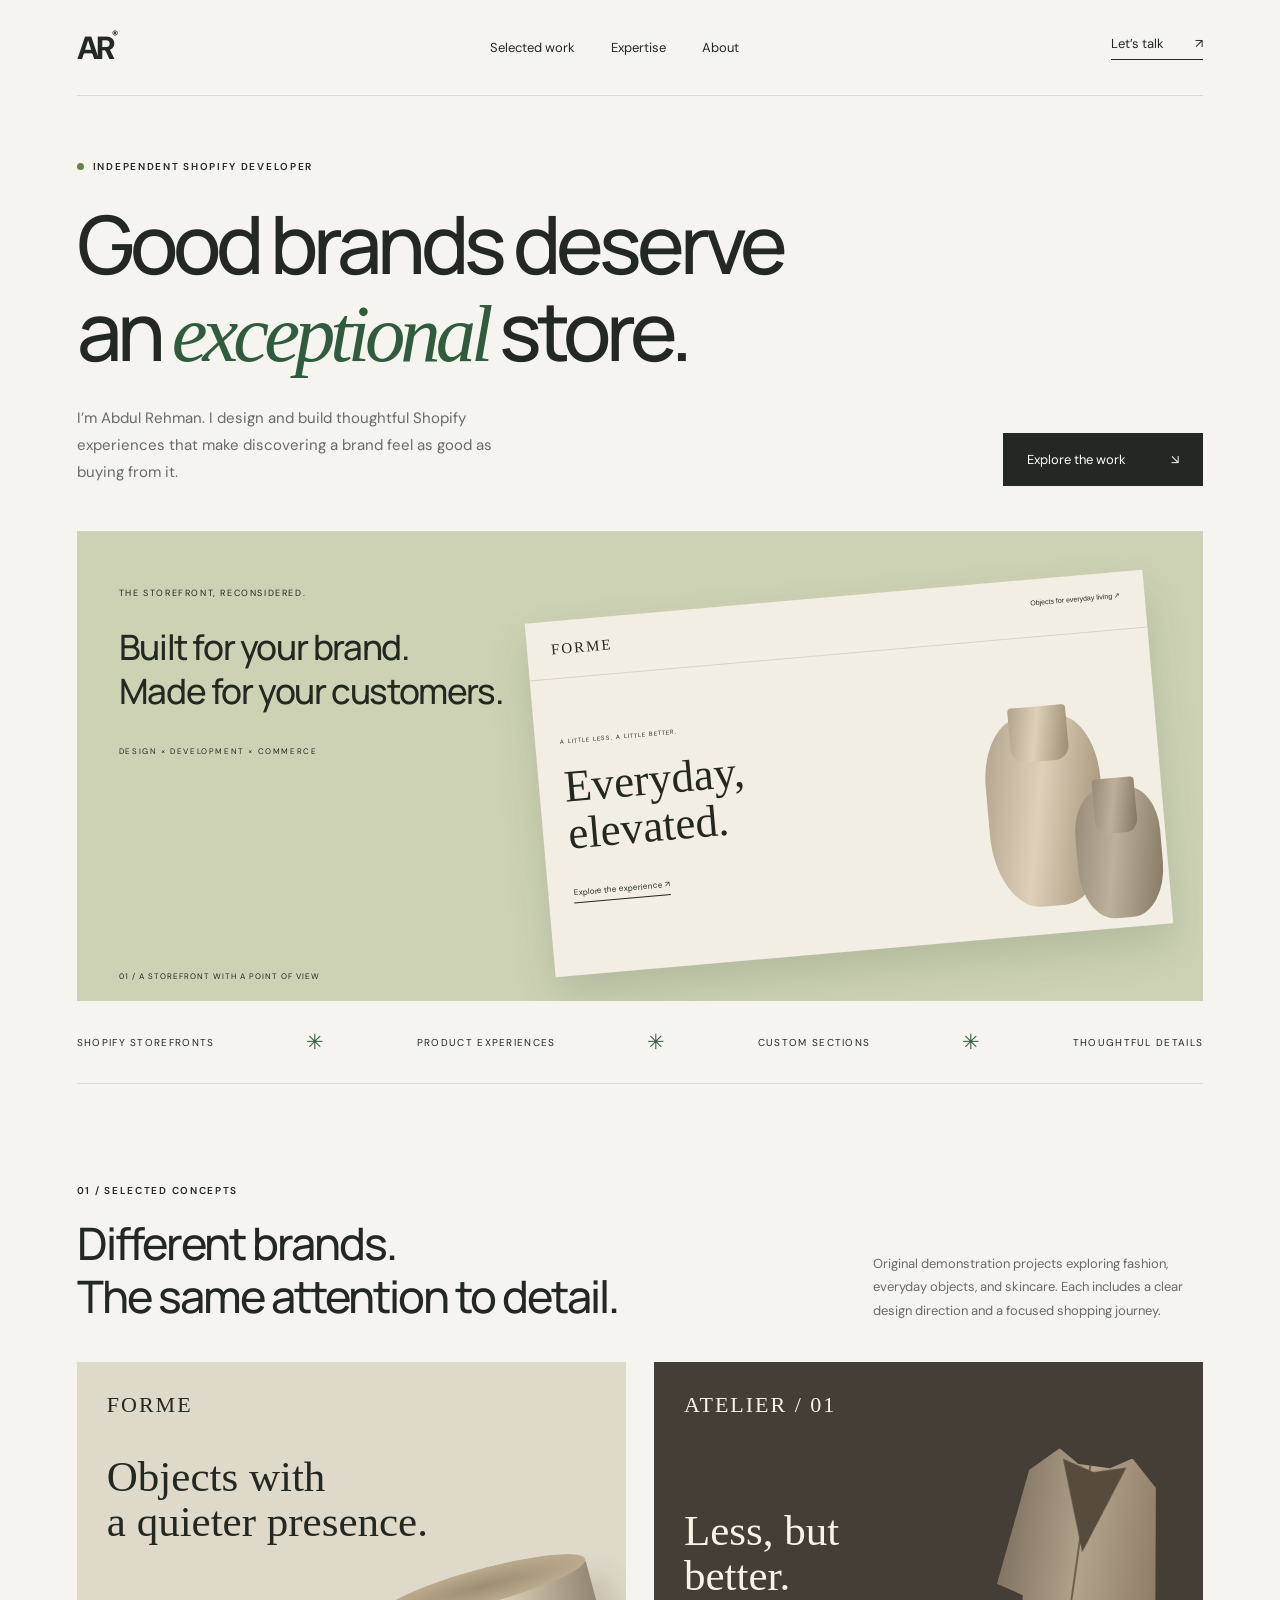
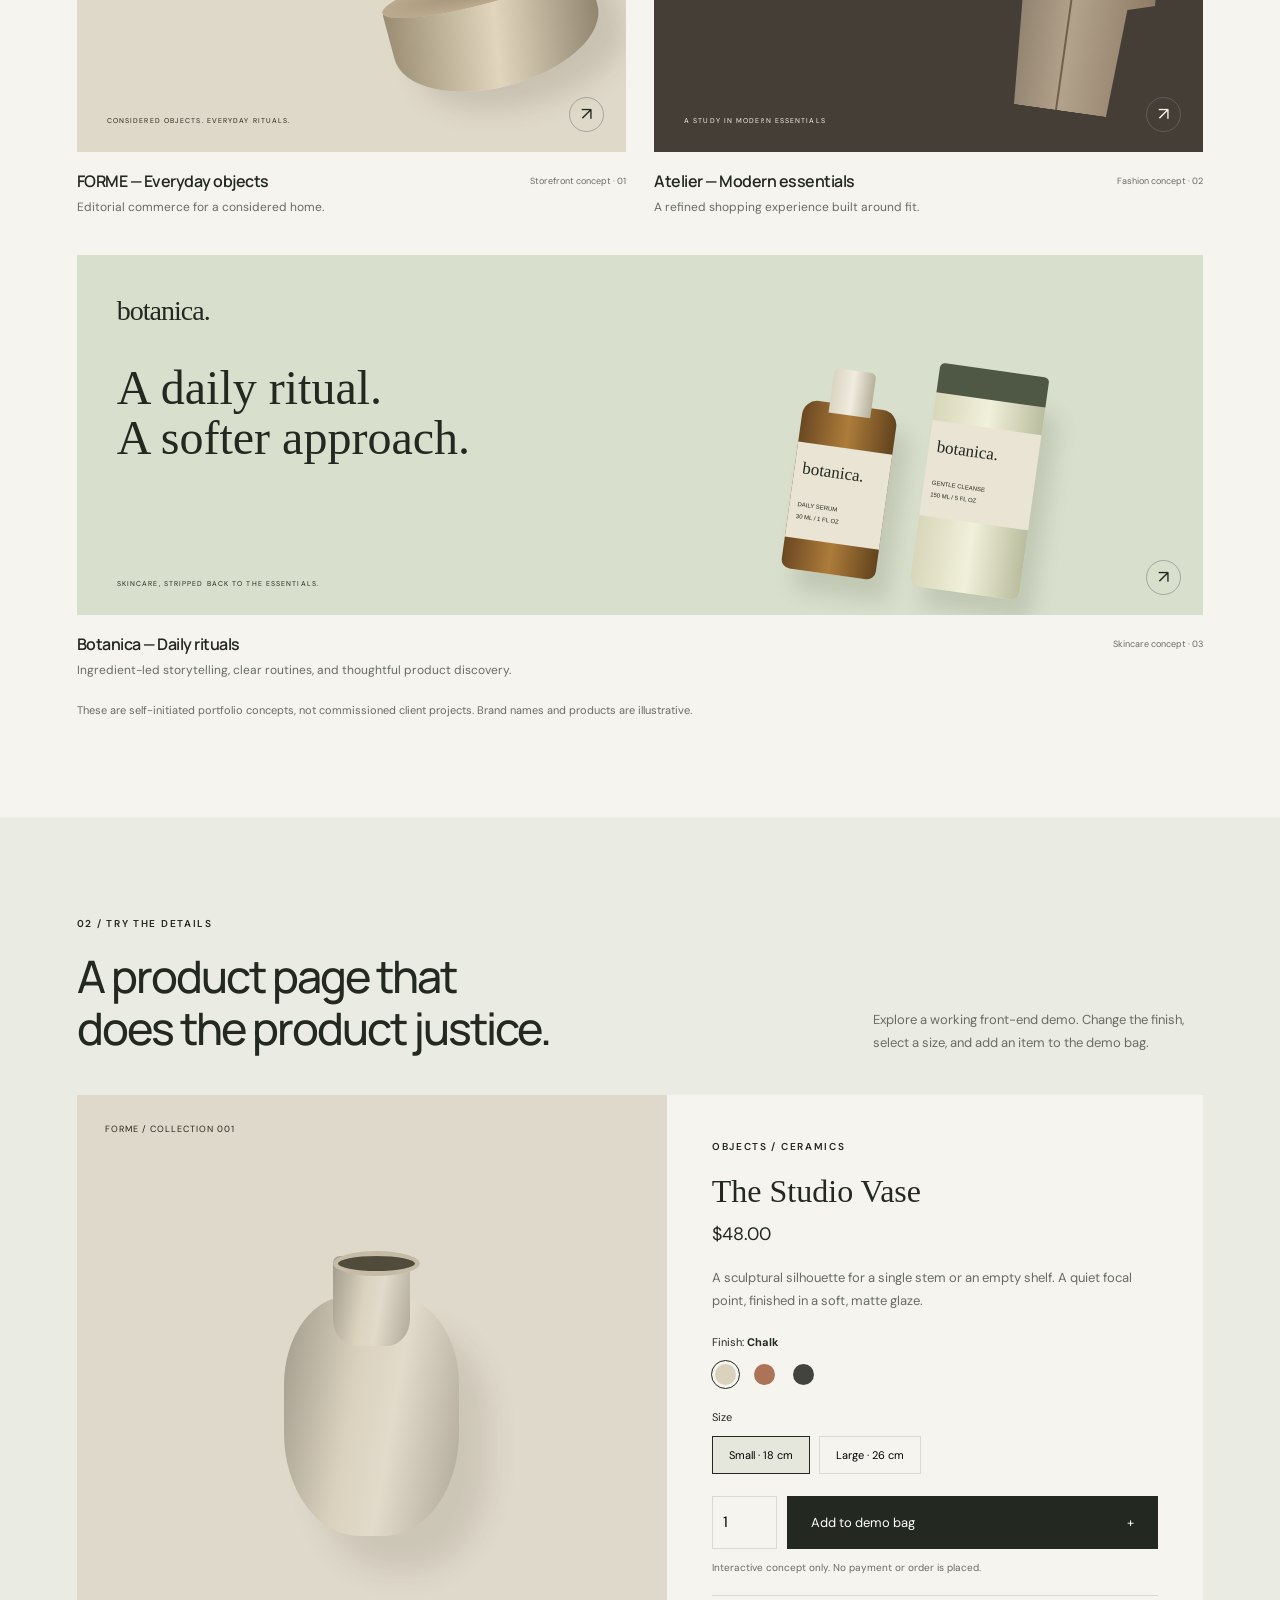
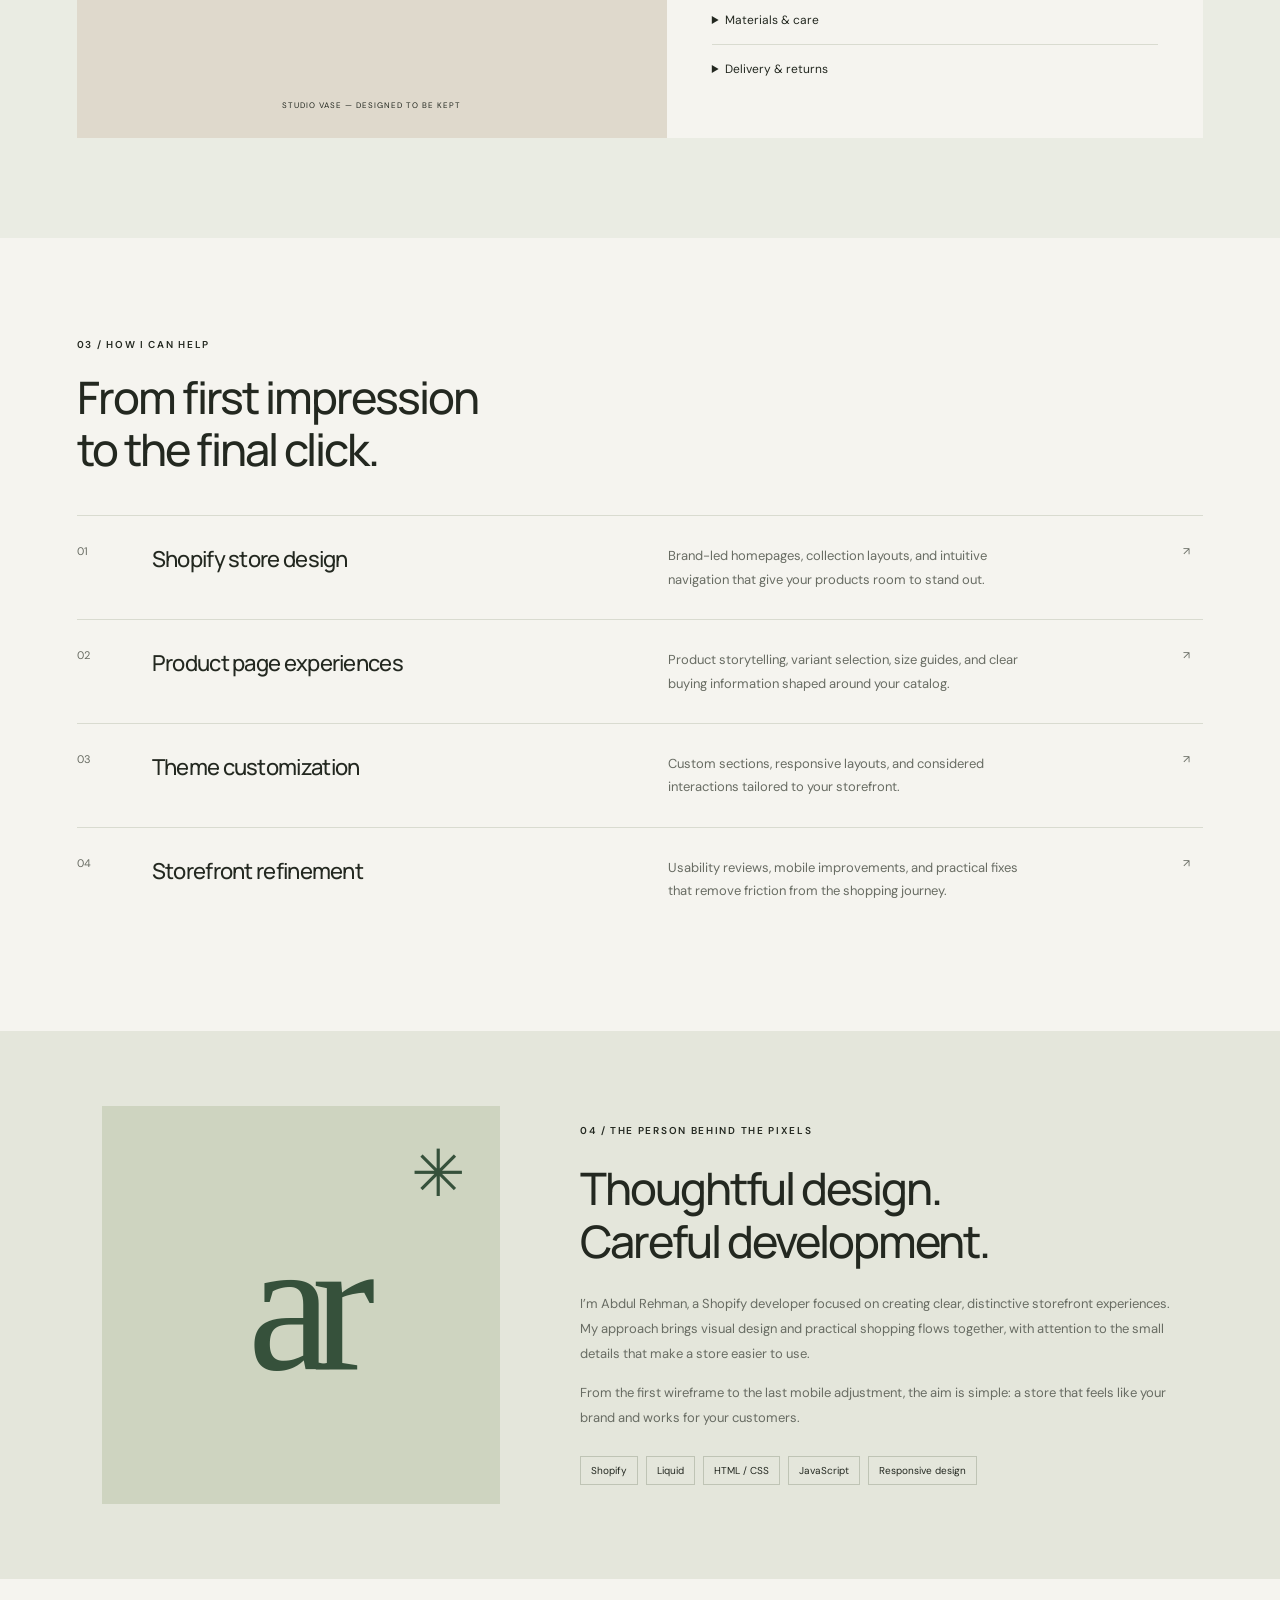
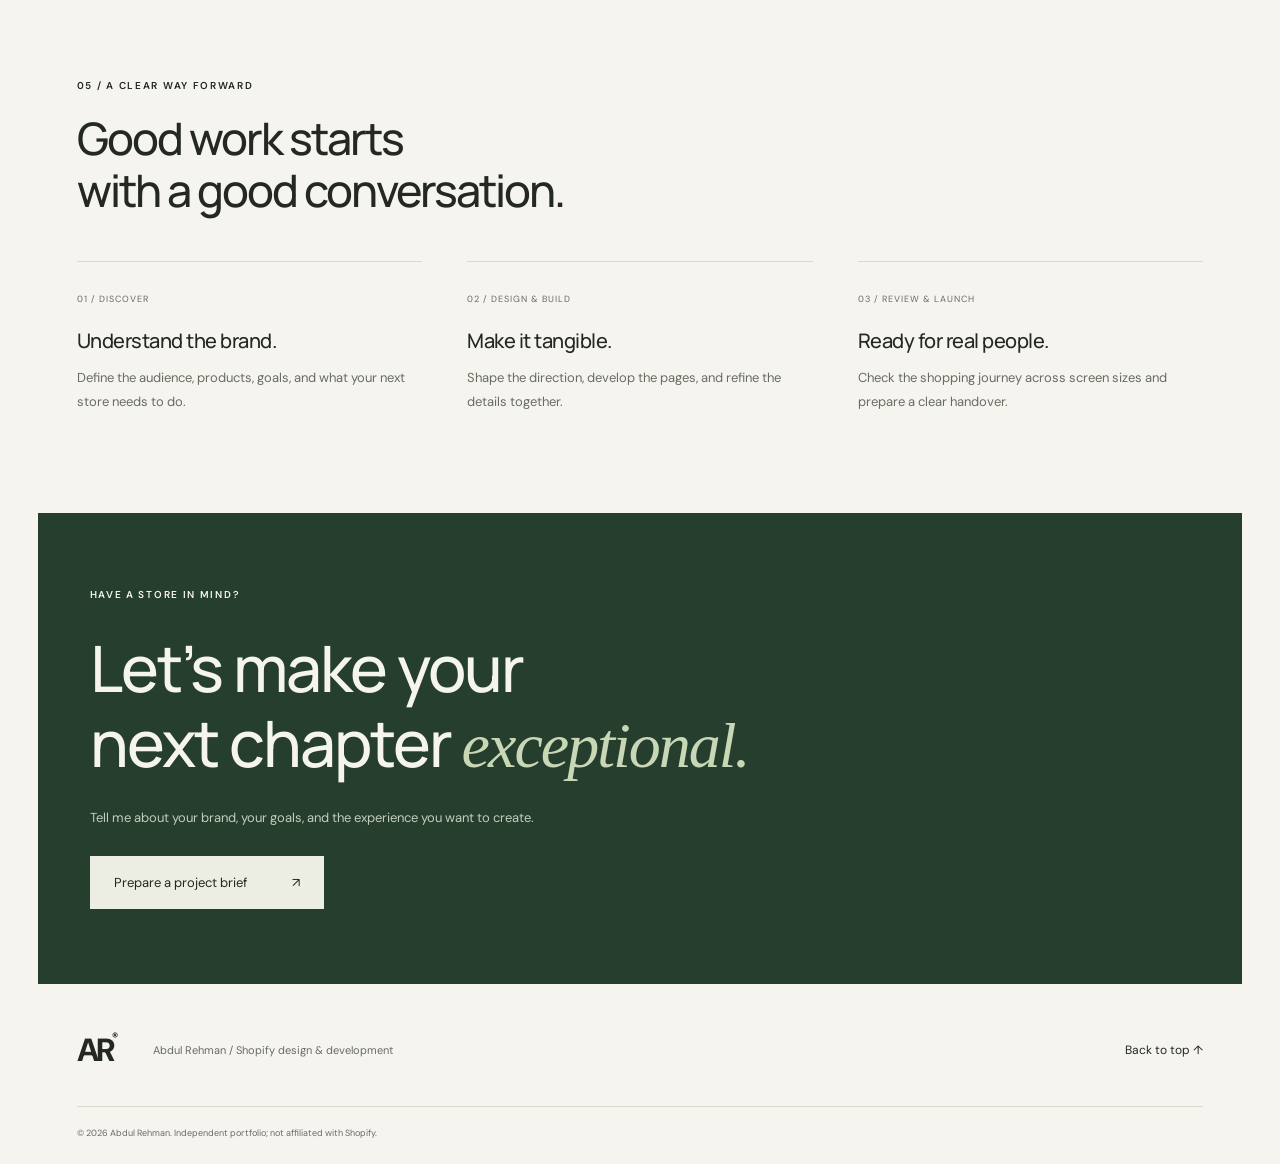
==== index.html @ 960843a9 "Add files via upload" ====
<!doctype html>
<html lang="en"><head><meta charset="UTF-8"><meta name="viewport" content="width=device-width, initial-scale=1"><meta name="description" content="Abdul Rehman — Shopify storefront design and development. Explore concept stores, product experiences, and services."><meta name="theme-color" content="#f5f4ef"><title>Abdul Rehman — Shopify Developer</title><link rel="stylesheet" href="style.css"><script defer src="app.js"></script></head>
<body><header><a class="logo" href="#">AR<span>®</span></a><nav aria-label="Main navigation"><a href="#work">Selected work</a><a href="#services">Expertise</a><a href="#about">About</a></nav><a class="nav-cta" href="#contact">Let’s talk <span>↗</span></a></header>
<main><section class="hero"><div class="eyebrow"><span class="dot"></span> INDEPENDENT SHOPIFY DEVELOPER</div><h1>Good brands deserve<br>an <em>exceptional</em> store.</h1><div class="hero-bottom"><p>I’m Abdul Rehman. I design and build thoughtful Shopify experiences that make discovering a brand feel as good as buying from it.</p><a class="button" href="#work">Explore the work <span>↘</span></a></div><div class="hero-art"><div class="art-copy"><span>THE STOREFRONT, RECONSIDERED.</span><h2>Built for your brand.<br>Made for your customers.</h2><span class="art-foot">DESIGN × DEVELOPMENT × COMMERCE</span></div><div class="mini-store"><div class="mini-nav">FORME <span>Objects for everyday living ↗</span></div><div class="mini-content"><small>A LITTLE LESS. A LITTLE BETTER.</small><h3>Everyday,<br>elevated.</h3><a href="#demo">Explore the experience ↗</a></div><div class="vase v1"></div><div class="vase v2"></div><div class="shadow"></div></div><span class="art-caption">01 / A STOREFRONT WITH A POINT OF VIEW</span></div><div class="ticker"><span>SHOPIFY STOREFRONTS</span><i>✳</i><span>PRODUCT EXPERIENCES</span><i>✳</i><span>CUSTOM SECTIONS</span><i>✳</i><span>THOUGHTFUL DETAILS</span></div></section>
<section id="work" class="section"><div class="section-top"><div><div class="eyebrow">01 / SELECTED CONCEPTS</div><h2>Different brands.<br>The same attention to detail.</h2></div><p>Original demonstration projects exploring fashion, everyday objects, and skincare. Each includes a clear design direction and a focused shopping journey.</p></div><div class="projects"><button class="project" data-project="forme"><div class="project-cover home-cover"><span class="cover-brand">FORME</span><div class="cover-head">Objects with<br>a quieter presence.</div><div class="bowl"></div><small>CONSIDERED OBJECTS. EVERYDAY RITUALS.</small><span class="round-arrow">↗</span></div><div class="project-meta"><h3>FORME — Everyday objects</h3><span>Storefront concept · 01</span></div><p>Editorial commerce for a considered home.</p></button><button class="project" data-project="atelier"><div class="project-cover fashion-cover"><span class="cover-brand">ATELIER / 01</span><div class="coat"><div></div></div><div class="cover-head">Less, but<br>better.</div><small>A STUDY IN MODERN ESSENTIALS</small><span class="round-arrow">↗</span></div><div class="project-meta"><h3>Atelier — Modern essentials</h3><span>Fashion concept · 02</span></div><p>A refined shopping experience built around fit.</p></button><button class="project wide" data-project="botanica"><div class="project-cover skin-cover"><div><span class="cover-brand">botanica.</span><div class="cover-head">A daily ritual.<br>A softer approach.</div><small>SKINCARE, STRIPPED BACK TO THE ESSENTIALS.</small></div><div class="bottles"><div class="bottle"><span>botanica.<small>DAILY SERUM<br>30 ML / 1 FL OZ</small></span></div><div class="bottle second"><span>botanica.<small>GENTLE CLEANSE<br>150 ML / 5 FL OZ</small></span></div></div><span class="round-arrow">↗</span></div><div class="project-meta"><h3>Botanica — Daily rituals</h3><span>Skincare concept · 03</span></div><p>Ingredient-led storytelling, clear routines, and thoughtful product discovery.</p></button></div><p class="disclosure">These are self-initiated portfolio concepts, not commissioned client projects. Brand names and products are illustrative.</p></section>
<section id="demo" class="demo-section"><div class="section-top"><div><div class="eyebrow">02 / TRY THE DETAILS</div><h2>A product page that<br>does the product justice.</h2></div><p>Explore a working front-end demo. Change the finish, select a size, and add an item to the demo bag.</p></div><div class="product-demo"><div class="product-visual" id="productVisual"><span>FORME / COLLECTION 001</span><div class="large-vase" id="largeVase"></div><small>STUDIO VASE — DESIGNED TO BE KEPT</small></div><div class="product-info"><div class="eyebrow">OBJECTS / CERAMICS</div><h3>The Studio Vase</h3><div class="price" id="price">$48.00</div><p>A sculptural silhouette for a single stem or an empty shelf. A quiet focal point, finished in a soft, matte glaze.</p><fieldset><legend>Finish: <strong id="finishLabel">Chalk</strong></legend><div class="swatches"><button class="swatch active" data-color="Chalk" style="--swatch:#dbd2be" aria-label="Chalk finish" aria-pressed="true"></button><button class="swatch" data-color="Clay" style="--swatch:#ad7359" aria-label="Clay finish" aria-pressed="false"></button><button class="swatch" data-color="Charcoal" style="--swatch:#42433e" aria-label="Charcoal finish" aria-pressed="false"></button></div></fieldset><fieldset><legend>Size</legend><div class="sizes"><button class="active" data-size="Small" aria-pressed="true">Small · 18 cm</button><button data-size="Large" aria-pressed="false">Large · 26 cm</button></div></fieldset><div class="purchase"><label for="quantity" class="sr-only">Quantity</label><input id="quantity" type="number" min="1" max="10" value="1"><button class="button" id="addBag">Add to demo bag <span>+</span></button></div><p class="demo-note">Interactive concept only. No payment or order is placed.</p><div id="bagStatus" role="status" aria-live="polite"></div><details><summary>Materials & care</summary><p>Concept specification: stoneware with a matte glaze. Hand wash with mild soap; dry with a soft cloth.</p></details><details><summary>Delivery & returns</summary><p>This is a portfolio demo. Delivery, returns, pricing, and products are illustrative; no items are for sale.</p></details></div></div></section>
<section id="services" class="section services"><div class="eyebrow">03 / HOW I CAN HELP</div><h2>From first impression<br>to the final click.</h2><div class="service"><span>01</span><h3>Shopify store design</h3><p>Brand-led homepages, collection layouts, and intuitive navigation that give your products room to stand out.</p><span>↗</span></div><div class="service"><span>02</span><h3>Product page experiences</h3><p>Product storytelling, variant selection, size guides, and clear buying information shaped around your catalog.</p><span>↗</span></div><div class="service"><span>03</span><h3>Theme customization</h3><p>Custom sections, responsive layouts, and considered interactions tailored to your storefront.</p><span>↗</span></div><div class="service"><span>04</span><h3>Storefront refinement</h3><p>Usability reviews, mobile improvements, and practical fixes that remove friction from the shopping journey.</p><span>↗</span></div></section>
<section id="about" class="about"><div class="about-mark">ar<span>✳</span></div><div><div class="eyebrow">04 / THE PERSON BEHIND THE PIXELS</div><h2>Thoughtful design.<br>Careful development.</h2><p>I’m Abdul Rehman, a Shopify developer focused on creating clear, distinctive storefront experiences. My approach brings visual design and practical shopping flows together, with attention to the small details that make a store easier to use.</p><p>From the first wireframe to the last mobile adjustment, the aim is simple: a store that feels like your brand and works for your customers.</p><div class="tags"><span>Shopify</span><span>Liquid</span><span>HTML / CSS</span><span>JavaScript</span><span>Responsive design</span></div></div></section>
<section class="section process"><div class="eyebrow">05 / A CLEAR WAY FORWARD</div><h2>Good work starts<br>with a good conversation.</h2><div class="process-grid"><article><span>01 / DISCOVER</span><h3>Understand the brand.</h3><p>Define the audience, products, goals, and what your next store needs to do.</p></article><article><span>02 / DESIGN & BUILD</span><h3>Make it tangible.</h3><p>Shape the direction, develop the pages, and refine the details together.</p></article><article><span>03 / REVIEW & LAUNCH</span><h3>Ready for real people.</h3><p>Check the shopping journey across screen sizes and prepare a clear handover.</p></article></div></section>
<section id="contact" class="contact"><div class="eyebrow">HAVE A STORE IN MIND?</div><h2>Let’s make your<br>next chapter <em>exceptional.</em></h2><p>Tell me about your brand, your goals, and the experience you want to create.</p><button class="button light" id="contactButton">Prepare a project brief <span>↗</span></button><div id="contactPanel" hidden><p>Copy this brief and send it to Abdul through the channel where you received this portfolio.</p><textarea id="brief" aria-label="Project brief">Brand / store URL:
What I need help with:
Pages and features:
Budget range:
Ideal launch date:
Best way to contact me:</textarea><button class="button light" id="copyBrief">Copy brief ↗</button><span id="copyStatus" role="status"></span></div></section></main>
<footer><a class="logo" href="#">AR<span>®</span></a><span>Abdul Rehman / Shopify design & development</span><a href="#">Back to top ↑</a><small>© <span id="year"></span> Abdul Rehman. Independent portfolio; not affiliated with Shopify.</small></footer>
<dialog id="projectDialog"><button class="close" aria-label="Close project details">✕</button><div id="projectDetails"></div></dialog>
</body></html>
---- style.css ----
@import url('https://fonts.googleapis.com/css2?family=DM+Sans:wght@400;450;500;550;600;700&family=Manrope:wght@400;500;600;650;700;800&display=swap');
:root{--bg:#f5f4ef;--ink:#232820;--muted:#686c63;--line:#d9dbd0;--green:#315b3d}*{box-sizing:border-box}html{scroll-behavior:smooth;scroll-padding-top:85px}body{margin:0;background:var(--bg);color:var(--ink);font:15px 'DM Sans',Arial,sans-serif}a{color:inherit;text-decoration:none}button,input,textarea{font:inherit}button,a,input,summary,textarea{-webkit-tap-highlight-color:transparent}button{cursor:pointer}button:focus-visible,a:focus-visible,input:focus-visible,textarea:focus-visible,summary:focus-visible{outline:3px solid #819657;outline-offset:5px}header{height:96px;display:flex;align-items:center;justify-content:space-between;margin:0 6%;border-bottom:1px solid var(--line)}.logo{font-size:32px;font-weight:800;letter-spacing:-3px}.logo span{font-size:12px;vertical-align:top;letter-spacing:0}nav{display:flex;gap:36px;font-size:13px}.nav-cta{font-size:13px;border-bottom:1px solid;padding-bottom:7px}.nav-cta span{margin-left:28px}.hero{padding:64px 6% 0}.eyebrow{font-size:10px;letter-spacing:1.7px;font-weight:600;display:flex;align-items:center;gap:9px}.dot{width:7px;height:7px;background:#648249;border-radius:50%}h1,h2,h3,p{margin:0}h1,h2,h3{font-family:Manrope,Arial,sans-serif}h1{font-size:clamp(48px,6.3vw,96px);font-weight:500;letter-spacing:-5px;line-height:1.08;margin:27px 0 28px}em{font-family:Georgia,serif;font-weight:400;color:var(--green)}.hero-bottom{display:flex;justify-content:space-between;align-items:end;margin-bottom:45px}.hero-bottom p{max-width:460px;color:var(--muted);line-height:1.8}.button{background:var(--ink);color:white;border:0;padding:18px 24px;display:inline-flex;justify-content:space-between;gap:45px;align-items:center;font-size:13px}.button:hover{background:var(--green)}.hero-art{height:470px;background:#cdd2b4;position:relative;overflow:hidden;padding:50px 42px}.art-copy>span{font-size:9px;letter-spacing:1.6px}.art-copy h2{font-size:35px;line-height:1.25;letter-spacing:-1.4px;margin-top:25px;max-width:420px}.art-copy .art-foot{display:block;margin-top:32px;font-size:8px}.mini-store{position:absolute;background:#f2eee3;width:55%;height:355px;right:4%;top:65px;transform:rotate(-5deg);box-shadow:0 20px 40px #4d583f30;overflow:hidden}.mini-nav{padding:20px 24px;border-bottom:1px solid #d8d3c5;font-family:Georgia,serif;letter-spacing:2px}.mini-nav span{float:right;font-family:Arial;font-size:7px;letter-spacing:0}.mini-content{position:relative;padding:50px 25px;z-index:2}.mini-content small{font-size:6px;letter-spacing:1px}.mini-content h3{font-family:Georgia;font-size:45px;line-height:1.05;font-weight:400;margin:15px 0 22px}.mini-content a{font-size:8px;border-bottom:1px solid;padding-bottom:5px}.vase{position:absolute;right:60px;bottom:28px;background:linear-gradient(100deg,#b0a18a,#ded0b9 45%,#99896f);border-radius:35% 35% 40% 40%;height:190px;width:115px;z-index:1}.vase:before{content:'';position:absolute;top:-10px;left:25%;width:50%;height:55px;background:inherit;border-radius:4px 4px 25% 25%}.v2{right:5px;height:130px;width:85px;bottom:10px;filter:brightness(.85)}.art-caption{position:absolute;bottom:20px;left:42px;font-size:8px;letter-spacing:1px}.ticker{padding:27px 0;display:flex;justify-content:space-between;align-items:center;border-bottom:1px solid var(--line);font-size:10px;letter-spacing:1.3px}.ticker i{font-size:21px;font-style:normal;color:var(--green)}.section,.demo-section{padding:100px 6%}.section-top{display:flex;align-items:end;justify-content:space-between;gap:35px;margin-bottom:40px}h2{font-size:clamp(30px,3.5vw,52px);font-weight:500;letter-spacing:-2px;line-height:1.17}.section-top h2,.services h2,.process h2{margin-top:20px}.section-top>p{max-width:330px;line-height:1.8;color:var(--muted);font-size:13px}.projects{display:grid;grid-template-columns:1fr 1fr;gap:40px 28px}.project{border:0;background:none;text-align:left;padding:0;color:inherit}.project-cover{height:390px;position:relative;overflow:hidden;padding:30px;transition:transform .25s}.project:hover .project-cover{transform:translateY(-5px)}.cover-brand{font-family:Georgia;font-size:22px;letter-spacing:2px}.cover-head{font-family:Georgia;font-size:43px;line-height:1.05;margin-top:36px;position:relative;z-index:2}.project-cover>small,.skin-cover>div>small{position:absolute;bottom:27px;font-size:7px;letter-spacing:1.1px}.home-cover{background:#dfd9c9}.bowl{width:210px;height:110px;background:linear-gradient(100deg,#998c73,#e1d6bd,#8a7e69);border-radius:10% 10% 50% 50%;position:absolute;right:25px;bottom:65px;transform:rotate(-15deg);box-shadow:20px 25px 25px #5d53472b}.bowl:before{content:'';position:absolute;top:-10px;width:100%;height:35px;border-radius:50%;background:radial-gradient(ellipse,#9d8d72,#bbaa8e 70%,#ede2c9 74%)}.round-arrow{position:absolute;bottom:20px;right:22px;border:1px solid #7778;border-radius:50%;width:35px;height:35px;display:grid;place-items:center;font-size:18px}.fashion-cover{background:#443e36;color:#f9f3e6}.fashion-cover .cover-head{margin-top:90px}.coat{width:160px;height:260px;background:linear-gradient(90deg,#817463,#b3a28b,#8e7c66);position:absolute;right:45px;top:90px;clip-path:polygon(27% 0,40% 5%,60% 5%,73% 0,90% 10%,100% 55%,83% 58%,79% 100%,21% 100%,17% 58%,0 55%,10% 10%);transform:rotate(8deg);filter:drop-shadow(5px 5px 5px #000)}.coat:before{content:'';position:absolute;left:47%;height:100%;width:2px;background:#70604b}.coat div{position:absolute;top:10px;left:30%;width:40%;height:90px;background:#574b3e;clip-path:polygon(0 0,50% 10%,100% 0,65% 70%,50% 100%,35% 70%)}.project-meta{display:flex;justify-content:space-between;align-items:center;gap:10px;margin-top:18px}.project-meta h3{font-size:16px;font-weight:600;letter-spacing:-.5px}.project-meta span{font-size:9px;color:var(--muted)}.project>p{font-size:12px;color:var(--muted);margin-top:7px}.wide{grid-column:1/-1}.skin-cover{background:#d8dfcc;height:360px;display:flex;justify-content:space-between;padding:40px}.skin-cover .cover-brand{letter-spacing:-1px;font-size:28px}.skin-cover .cover-head{font-size:48px}.bottles{position:absolute;right:15%;bottom:30px;display:flex;align-items:end;gap:35px;transform:rotate(8deg)}.bottle{width:95px;height:170px;border-radius:15px 15px 9px 9px;background:linear-gradient(90deg,#6b4822,#ad7c3a,#62431d);position:relative;box-shadow:15px 20px 20px #48503b28}.bottle:before{content:'';position:absolute;width:42px;height:45px;background:linear-gradient(90deg,#dad4c2,#f1ecdf,#b6b09c);top:-35px;left:26px;border-radius:5px 5px 0 0}.bottle>span{display:block;background:#e9e4d3;margin-top:43px;padding:16px 8px;font-family:Georgia;font-size:17px}.bottle small{font:6px Arial;display:block;line-height:2;margin-top:20px}.second{height:210px;width:110px;background:linear-gradient(90deg,#d8d7ba,#f1f0da,#babd9e)}.second:before{width:100%;left:0;height:30px;top:-15px;background:#4e5845}.disclosure{margin-top:25px;font-size:11px;color:var(--muted)}.demo-section{background:#eaece3}.product-demo{display:grid;grid-template-columns:1.1fr 1fr;background:var(--bg)}.product-visual{background:#dfd9cc;min-height:550px;position:relative;display:flex;align-items:center;justify-content:center;overflow:hidden}.product-visual>span{position:absolute;top:28px;left:28px;font-size:9px;letter-spacing:1px}.product-visual>small{position:absolute;bottom:28px;font-size:8px;letter-spacing:1px}.large-vase{--vase:#dbd2be;background:linear-gradient(100deg,#0004,transparent 40%,#fff3 60%,#0003),var(--vase);width:175px;height:240px;border-radius:37% 37% 43% 43%;position:relative;box-shadow:30px 35px 28px #51442b20}.large-vase:before{content:'';position:absolute;left:28%;top:-40px;width:44%;height:90px;background:inherit;border-radius:7px 7px 30% 30%}.large-vase:after{content:'';position:absolute;left:28%;top:-45px;width:44%;height:15px;background:#504b3b;border:5px solid #c5bba7;border-radius:50%}.product-info{padding:45px}.product-info h3{font:32px Georgia;margin:20px 0 12px}.price{font-size:18px}.product-info>p{font-size:13px;line-height:1.8;color:var(--muted);margin:20px 0}fieldset{border:0;padding:0;margin:22px 0}legend{font-size:11px;padding:0;margin-bottom:12px}.swatches{display:flex;gap:12px}.swatch{background:var(--swatch);width:27px;height:27px;border-radius:50%;border:3px solid var(--bg)}.swatch.active{outline:1px solid var(--ink)}.sizes{display:flex;gap:9px}.sizes button{background:transparent;border:1px solid var(--line);padding:11px 16px;font-size:11px}.sizes .active{border-color:var(--ink);background:#e5e6dc}.purchase{display:flex;gap:10px}.purchase input{width:65px;min-width:0;border:1px solid var(--line);background:none;padding:10px}.purchase .button{flex:1;gap:12px}.product-info .demo-note{font-size:10px;margin:10px 0 18px}#bagStatus{font-size:12px;color:var(--green);line-height:1.6}details{border-top:1px solid var(--line);padding:16px 0;font-size:12px}summary{cursor:pointer}details p{line-height:1.8;margin-top:12px;color:var(--muted)}.services h2{margin-bottom:40px}.service{display:grid;grid-template-columns:50px 1fr 1fr 20px;gap:25px;align-items:start;border-top:1px solid var(--line);padding:28px 0}.service>span{font-size:11px;color:var(--muted)}.service h3{font-size:22px;font-weight:500;letter-spacing:-.7px}.service p{font-size:13px;color:var(--muted);line-height:1.8;max-width:370px}.about{background:#e4e6db;padding:75px 8%;display:grid;grid-template-columns:.8fr 1.2fr;gap:80px;align-items:center}.about-mark{font:190px Georgia;color:#36513b;letter-spacing:-20px;position:relative;background:#ced4c0;aspect-ratio:1;display:grid;place-items:center}.about-mark span{font:65px Arial;position:absolute;top:30px;right:35px;letter-spacing:0}.about h2{margin:25px 0}.about p{font-size:13px;line-height:1.9;color:var(--muted);margin-top:15px}.tags{display:flex;gap:8px;flex-wrap:wrap;margin-top:25px}.tags span{font-size:10px;border:1px solid #bfc4b5;padding:7px 10px}.process-grid{display:grid;grid-template-columns:repeat(3,1fr);gap:45px;margin-top:45px}.process-grid article{border-top:1px solid var(--line);padding-top:25px}.process-grid span{font-size:9px;letter-spacing:1px;color:var(--muted)}.process-grid h3{font-size:20px;margin:20px 0 12px;font-weight:500;letter-spacing:-.5px}.process-grid p{font-size:13px;color:var(--muted);line-height:1.8}.contact{margin:0 3%;padding:75px 4%;background:#263e2e;color:#f6f5ed}.contact h2{font-size:clamp(38px,5vw,72px);margin:30px 0 25px}.contact em{color:#c8d7b5}.contact>p{color:#c4cdbd;font-size:13px;margin-bottom:30px}.light{background:#eceee3;color:var(--ink)}.light:hover{background:#d0dbba}.contact textarea{display:block;width:100%;max-width:600px;min-height:180px;padding:15px;background:#f5f4ef;color:var(--ink);border:0;line-height:1.7;margin:20px 0}#contactPanel p{margin-top:25px;line-height:1.7}#copyStatus{margin-left:15px;font-size:12px}footer{padding:45px 6% 25px;display:flex;align-items:center;gap:35px;flex-wrap:wrap}footer>span{font-size:11px;color:var(--muted)}footer>a:last-of-type{margin-left:auto;font-size:12px}footer small{width:100%;border-top:1px solid var(--line);padding-top:20px;font-size:9px;color:var(--muted)}dialog{border:0;background:var(--bg);color:var(--ink);padding:45px;max-width:720px;width:90%;max-height:85vh}dialog::backdrop{background:#142018aa;backdrop-filter:blur(5px)}dialog h2{margin:20px 0}dialog p{line-height:1.8;color:var(--muted);margin:14px 0}dialog h3{margin-top:25px;font-size:16px}dialog ul{padding-left:20px;line-height:2;color:var(--muted);font-size:14px}.close{position:absolute;right:15px;top:15px;border:0;background:none;font-size:20px}.sr-only{position:absolute;width:1px;height:1px;padding:0;margin:-1px;overflow:hidden;clip:rect(0,0,0,0);white-space:nowrap;border:0}@media(min-width:1500px){body{max-width:1600px;margin:auto}}@media(max-width:900px){h1{letter-spacing:-3px}.hero-art{height:400px}.art-copy h2{font-size:25px;max-width:230px}.mini-store{width:56%;right:1%;top:95px;height:280px}.mini-content{padding:30px 20px}.mini-content h3{font-size:32px}.vase{right:35px;width:85px;height:150px}.v2{right:0;width:65px;height:100px}.project-cover{height:330px}.cover-head{font-size:34px}.coat{right:10px;width:130px}.bowl{width:150px}.product-info{padding:30px}.about{gap:40px}.about-mark{font-size:130px}.bottles{right:10%}.section-top>p{max-width:270px}}@media(max-width:600px){header{height:78px}nav{gap:18px;font-size:11px}nav a:last-child{display:none}.nav-cta{font-size:11px}.nav-cta span{margin-left:10px}.hero{padding-top:40px}h1{font-size:46px;letter-spacing:-2.8px}.hero-bottom{display:block}.hero-bottom p{font-size:13px}.hero-bottom .button{margin-top:24px}.hero-art{height:455px;padding:25px}.art-copy h2{max-width:none;font-size:26px;margin-top:16px}.art-copy .art-foot{display:none}.mini-store{width:88%;top:180px;right:3%;height:245px}.mini-nav{padding:15px}.mini-content{padding-top:20px}.mini-content h3{font-size:30px}.art-caption{display:none}.ticker{gap:12px;font-size:7px;letter-spacing:.5px}.ticker span:last-child,.ticker i:last-of-type{display:none}.section,.demo-section{padding:65px 6%}.section-top{display:block}.section-top>p{max-width:none;margin-top:20px}.projects{grid-template-columns:1fr;gap:32px}.wide{grid-column:auto}.project-cover{height:360px}.skin-cover{padding:28px;height:390px}.skin-cover .cover-head{font-size:35px}.bottles{right:12%;bottom:55px;transform:scale(.7) rotate(8deg);transform-origin:bottom right}.skin-cover>div>small{font-size:6px}.product-demo{grid-template-columns:1fr}.product-visual{min-height:390px}.large-vase{transform:scale(.8)}.product-info{padding:28px}.service{grid-template-columns:22px 1fr 15px;gap:14px}.service h3{font-size:20px}.service p{grid-column:2;grid-row:2}.service>span:last-child{grid-column:3;grid-row:1}.about{padding:45px 6%;grid-template-columns:1fr;gap:35px}.about-mark{max-width:220px;width:100%;font-size:120px}.about-mark span{font-size:40px;top:15px;right:20px}.process-grid{grid-template-columns:1fr;gap:28px}.contact{padding:45px 7%}.contact h2{font-size:39px;letter-spacing:-1.6px}footer{gap:20px}footer>span{max-width:160px;line-height:1.6;font-size:10px}dialog{padding:35px 25px}h2{letter-spacing:-1.3px}}@media(prefers-reduced-motion:reduce){html{scroll-behavior:auto}*{transition:none!important}}
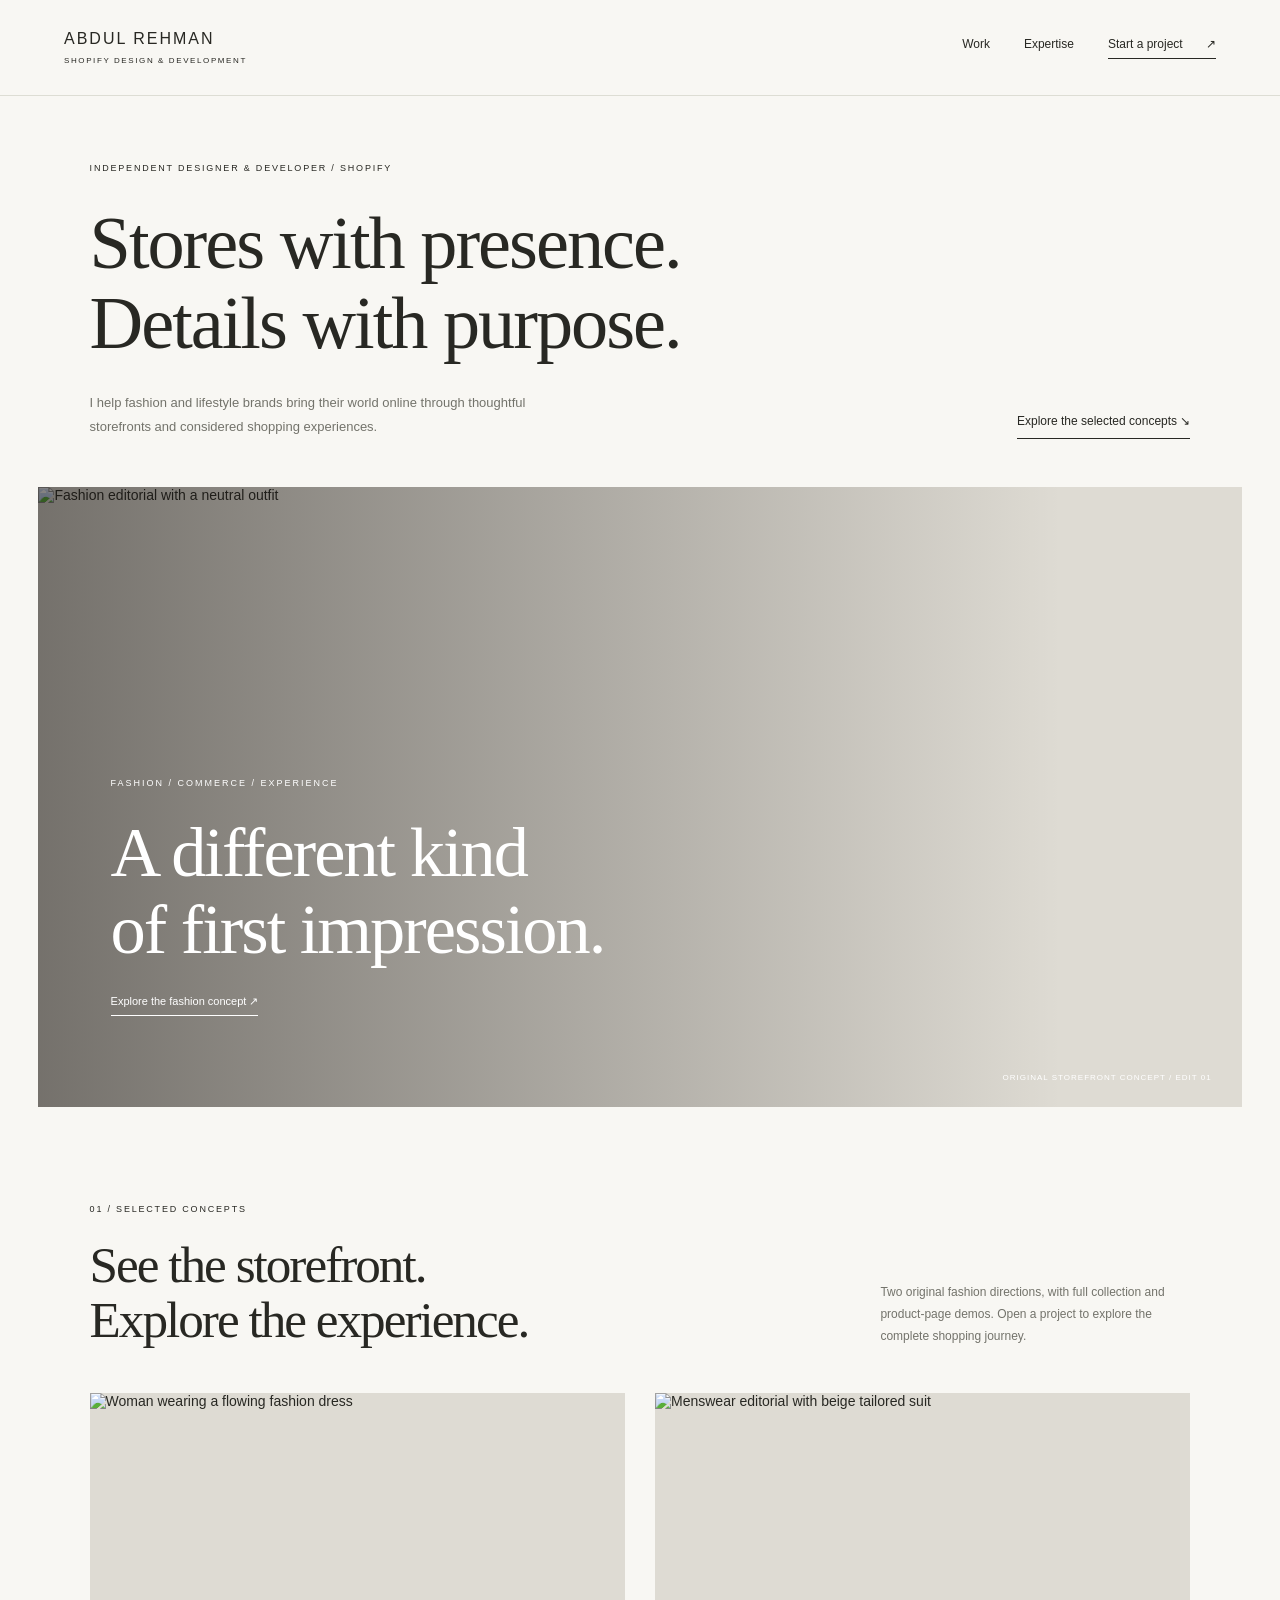
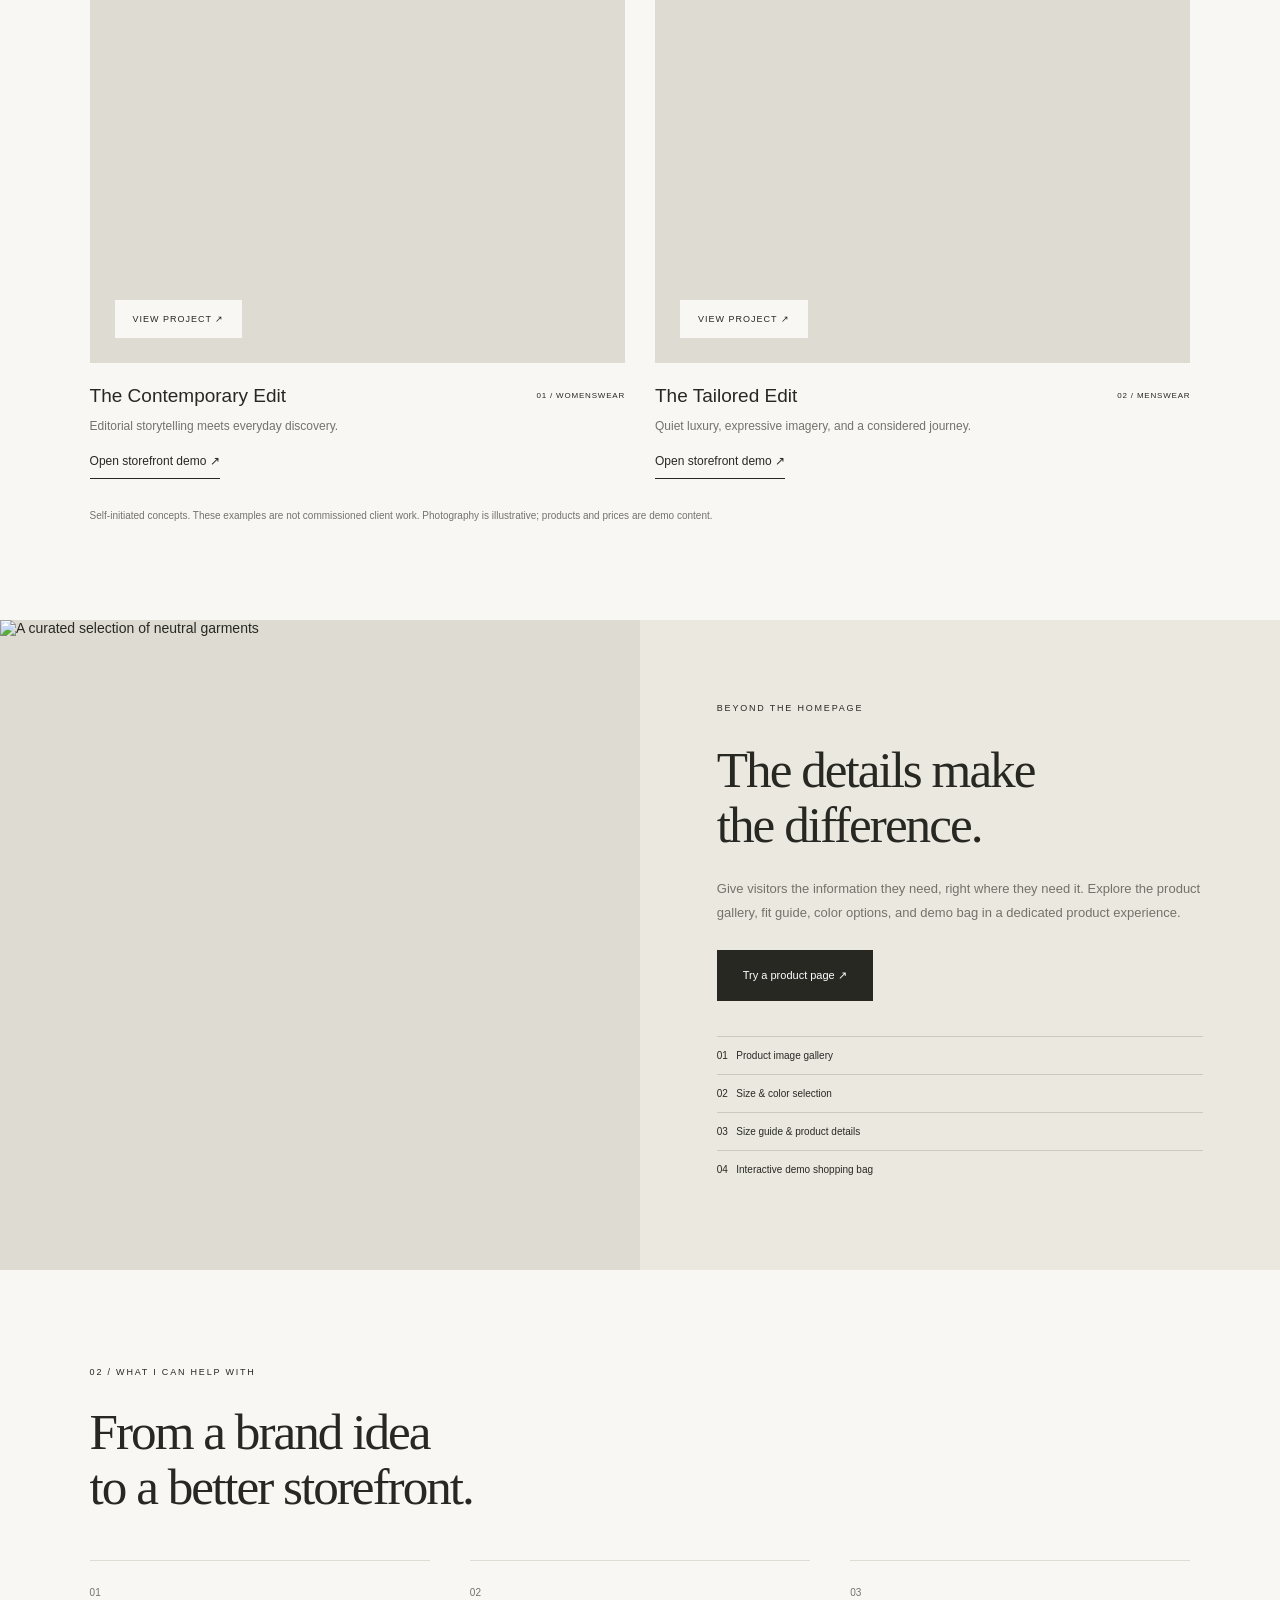
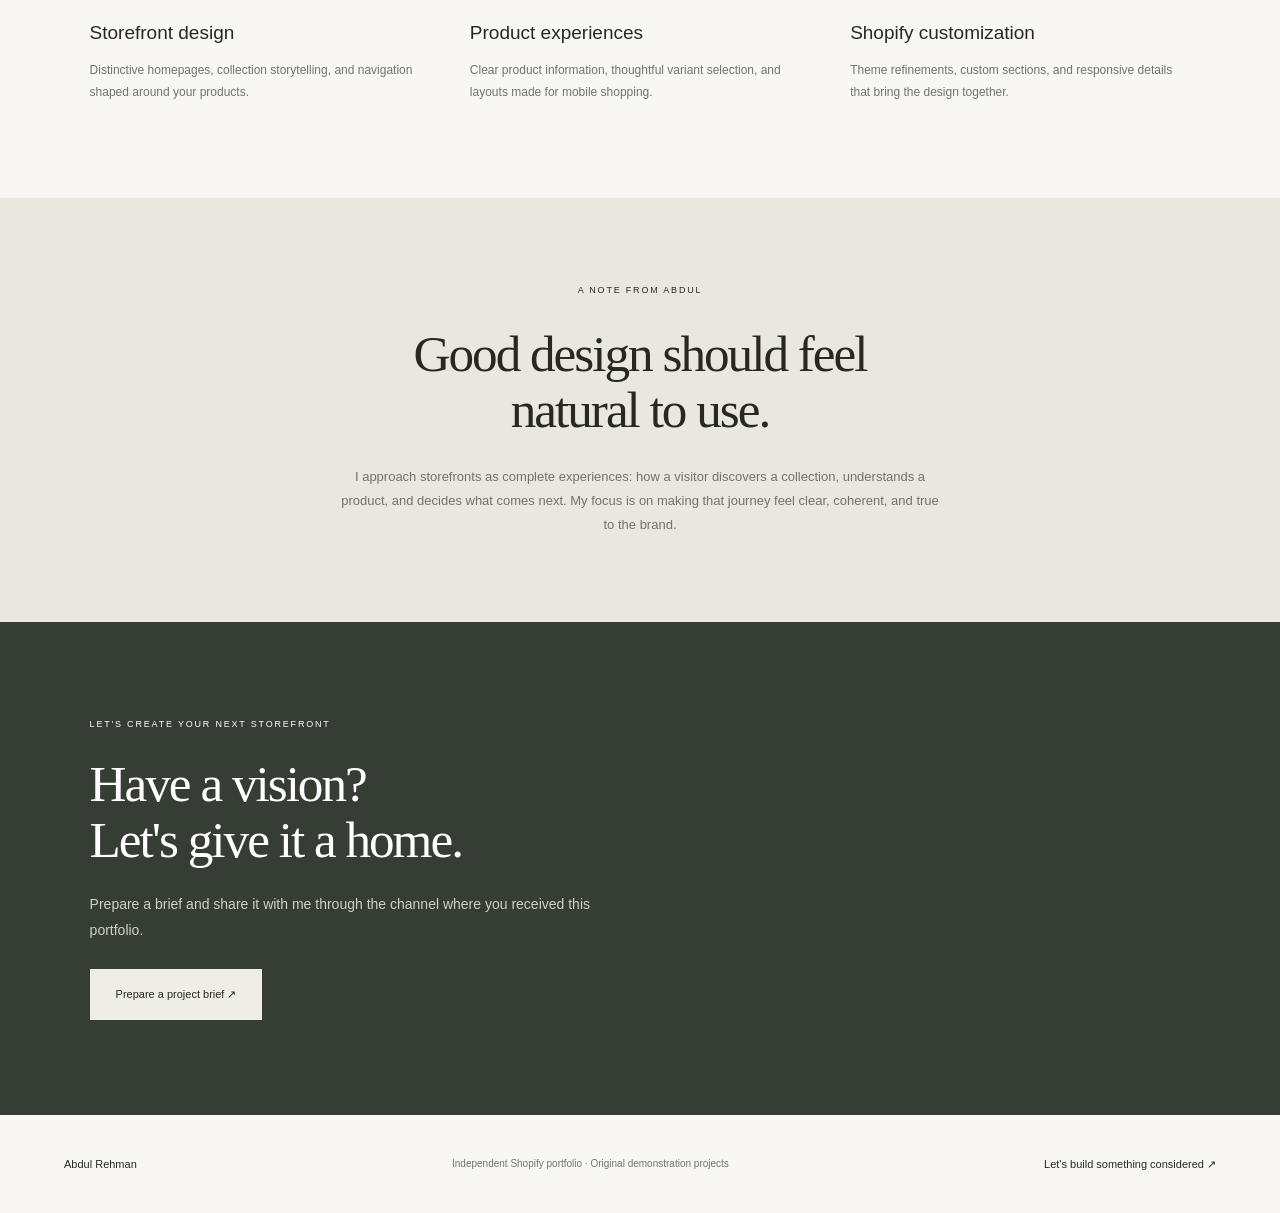
==== commit 55539bbe: "Add files via upload" ====
--- a/index.html
+++ b/index.html
@@ -1,18 +1,6 @@
-<!doctype html>
-<html lang="en"><head><meta charset="UTF-8"><meta name="viewport" content="width=device-width, initial-scale=1"><meta name="description" content="Abdul Rehman — Shopify storefront design and development. Explore concept stores, product experiences, and services."><meta name="theme-color" content="#f5f4ef"><title>Abdul Rehman — Shopify Developer</title><link rel="stylesheet" href="style.css"><script defer src="app.js"></script></head>
-<body><header><a class="logo" href="#">AR<span>®</span></a><nav aria-label="Main navigation"><a href="#work">Selected work</a><a href="#services">Expertise</a><a href="#about">About</a></nav><a class="nav-cta" href="#contact">Let’s talk <span>↗</span></a></header>
-<main><section class="hero"><div class="eyebrow"><span class="dot"></span> INDEPENDENT SHOPIFY DEVELOPER</div><h1>Good brands deserve<br>an <em>exceptional</em> store.</h1><div class="hero-bottom"><p>I’m Abdul Rehman. I design and build thoughtful Shopify experiences that make discovering a brand feel as good as buying from it.</p><a class="button" href="#work">Explore the work <span>↘</span></a></div><div class="hero-art"><div class="art-copy"><span>THE STOREFRONT, RECONSIDERED.</span><h2>Built for your brand.<br>Made for your customers.</h2><span class="art-foot">DESIGN × DEVELOPMENT × COMMERCE</span></div><div class="mini-store"><div class="mini-nav">FORME <span>Objects for everyday living ↗</span></div><div class="mini-content"><small>A LITTLE LESS. A LITTLE BETTER.</small><h3>Everyday,<br>elevated.</h3><a href="#demo">Explore the experience ↗</a></div><div class="vase v1"></div><div class="vase v2"></div><div class="shadow"></div></div><span class="art-caption">01 / A STOREFRONT WITH A POINT OF VIEW</span></div><div class="ticker"><span>SHOPIFY STOREFRONTS</span><i>✳</i><span>PRODUCT EXPERIENCES</span><i>✳</i><span>CUSTOM SECTIONS</span><i>✳</i><span>THOUGHTFUL DETAILS</span></div></section>
-<section id="work" class="section"><div class="section-top"><div><div class="eyebrow">01 / SELECTED CONCEPTS</div><h2>Different brands.<br>The same attention to detail.</h2></div><p>Original demonstration projects exploring fashion, everyday objects, and skincare. Each includes a clear design direction and a focused shopping journey.</p></div><div class="projects"><button class="project" data-project="forme"><div class="project-cover home-cover"><span class="cover-brand">FORME</span><div class="cover-head">Objects with<br>a quieter presence.</div><div class="bowl"></div><small>CONSIDERED OBJECTS. EVERYDAY RITUALS.</small><span class="round-arrow">↗</span></div><div class="project-meta"><h3>FORME — Everyday objects</h3><span>Storefront concept · 01</span></div><p>Editorial commerce for a considered home.</p></button><button class="project" data-project="atelier"><div class="project-cover fashion-cover"><span class="cover-brand">ATELIER / 01</span><div class="coat"><div></div></div><div class="cover-head">Less, but<br>better.</div><small>A STUDY IN MODERN ESSENTIALS</small><span class="round-arrow">↗</span></div><div class="project-meta"><h3>Atelier — Modern essentials</h3><span>Fashion concept · 02</span></div><p>A refined shopping experience built around fit.</p></button><button class="project wide" data-project="botanica"><div class="project-cover skin-cover"><div><span class="cover-brand">botanica.</span><div class="cover-head">A daily ritual.<br>A softer approach.</div><small>SKINCARE, STRIPPED BACK TO THE ESSENTIALS.</small></div><div class="bottles"><div class="bottle"><span>botanica.<small>DAILY SERUM<br>30 ML / 1 FL OZ</small></span></div><div class="bottle second"><span>botanica.<small>GENTLE CLEANSE<br>150 ML / 5 FL OZ</small></span></div></div><span class="round-arrow">↗</span></div><div class="project-meta"><h3>Botanica — Daily rituals</h3><span>Skincare concept · 03</span></div><p>Ingredient-led storytelling, clear routines, and thoughtful product discovery.</p></button></div><p class="disclosure">These are self-initiated portfolio concepts, not commissioned client projects. Brand names and products are illustrative.</p></section>
-<section id="demo" class="demo-section"><div class="section-top"><div><div class="eyebrow">02 / TRY THE DETAILS</div><h2>A product page that<br>does the product justice.</h2></div><p>Explore a working front-end demo. Change the finish, select a size, and add an item to the demo bag.</p></div><div class="product-demo"><div class="product-visual" id="productVisual"><span>FORME / COLLECTION 001</span><div class="large-vase" id="largeVase"></div><small>STUDIO VASE — DESIGNED TO BE KEPT</small></div><div class="product-info"><div class="eyebrow">OBJECTS / CERAMICS</div><h3>The Studio Vase</h3><div class="price" id="price">$48.00</div><p>A sculptural silhouette for a single stem or an empty shelf. A quiet focal point, finished in a soft, matte glaze.</p><fieldset><legend>Finish: <strong id="finishLabel">Chalk</strong></legend><div class="swatches"><button class="swatch active" data-color="Chalk" style="--swatch:#dbd2be" aria-label="Chalk finish" aria-pressed="true"></button><button class="swatch" data-color="Clay" style="--swatch:#ad7359" aria-label="Clay finish" aria-pressed="false"></button><button class="swatch" data-color="Charcoal" style="--swatch:#42433e" aria-label="Charcoal finish" aria-pressed="false"></button></div></fieldset><fieldset><legend>Size</legend><div class="sizes"><button class="active" data-size="Small" aria-pressed="true">Small · 18 cm</button><button data-size="Large" aria-pressed="false">Large · 26 cm</button></div></fieldset><div class="purchase"><label for="quantity" class="sr-only">Quantity</label><input id="quantity" type="number" min="1" max="10" value="1"><button class="button" id="addBag">Add to demo bag <span>+</span></button></div><p class="demo-note">Interactive concept only. No payment or order is placed.</p><div id="bagStatus" role="status" aria-live="polite"></div><details><summary>Materials & care</summary><p>Concept specification: stoneware with a matte glaze. Hand wash with mild soap; dry with a soft cloth.</p></details><details><summary>Delivery & returns</summary><p>This is a portfolio demo. Delivery, returns, pricing, and products are illustrative; no items are for sale.</p></details></div></div></section>
-<section id="services" class="section services"><div class="eyebrow">03 / HOW I CAN HELP</div><h2>From first impression<br>to the final click.</h2><div class="service"><span>01</span><h3>Shopify store design</h3><p>Brand-led homepages, collection layouts, and intuitive navigation that give your products room to stand out.</p><span>↗</span></div><div class="service"><span>02</span><h3>Product page experiences</h3><p>Product storytelling, variant selection, size guides, and clear buying information shaped around your catalog.</p><span>↗</span></div><div class="service"><span>03</span><h3>Theme customization</h3><p>Custom sections, responsive layouts, and considered interactions tailored to your storefront.</p><span>↗</span></div><div class="service"><span>04</span><h3>Storefront refinement</h3><p>Usability reviews, mobile improvements, and practical fixes that remove friction from the shopping journey.</p><span>↗</span></div></section>
-<section id="about" class="about"><div class="about-mark">ar<span>✳</span></div><div><div class="eyebrow">04 / THE PERSON BEHIND THE PIXELS</div><h2>Thoughtful design.<br>Careful development.</h2><p>I’m Abdul Rehman, a Shopify developer focused on creating clear, distinctive storefront experiences. My approach brings visual design and practical shopping flows together, with attention to the small details that make a store easier to use.</p><p>From the first wireframe to the last mobile adjustment, the aim is simple: a store that feels like your brand and works for your customers.</p><div class="tags"><span>Shopify</span><span>Liquid</span><span>HTML / CSS</span><span>JavaScript</span><span>Responsive design</span></div></div></section>
-<section class="section process"><div class="eyebrow">05 / A CLEAR WAY FORWARD</div><h2>Good work starts<br>with a good conversation.</h2><div class="process-grid"><article><span>01 / DISCOVER</span><h3>Understand the brand.</h3><p>Define the audience, products, goals, and what your next store needs to do.</p></article><article><span>02 / DESIGN & BUILD</span><h3>Make it tangible.</h3><p>Shape the direction, develop the pages, and refine the details together.</p></article><article><span>03 / REVIEW & LAUNCH</span><h3>Ready for real people.</h3><p>Check the shopping journey across screen sizes and prepare a clear handover.</p></article></div></section>
-<section id="contact" class="contact"><div class="eyebrow">HAVE A STORE IN MIND?</div><h2>Let’s make your<br>next chapter <em>exceptional.</em></h2><p>Tell me about your brand, your goals, and the experience you want to create.</p><button class="button light" id="contactButton">Prepare a project brief <span>↗</span></button><div id="contactPanel" hidden><p>Copy this brief and send it to Abdul through the channel where you received this portfolio.</p><textarea id="brief" aria-label="Project brief">Brand / store URL:
-What I need help with:
-Pages and features:
+<!doctype html><html lang="en"><head><meta charset="utf-8"><meta name="viewport" content="width=device-width,initial-scale=1"><meta name="description" content="Abdul Rehman - Shopify portfolio. Original fashion storefront and product-page concepts."><title>Abdul Rehman | Shopify Portfolio</title><link rel="stylesheet" href="style.css"><script defer src="app.js"></script></head><body><header class="portfolio-nav"><a class="wordmark" href="index.html">ABDUL REHMAN<span>SHOPIFY DESIGN & DEVELOPMENT</span></a><nav aria-label="Main navigation"><a href="index.html#work">Work</a><a href="index.html#expertise">Expertise</a><a href="index.html#contact">Start a project <span>&#8599;</span></a></nav></header><main><section class="intro"><div class="kicker">INDEPENDENT DESIGNER & DEVELOPER / SHOPIFY</div><h1>Stores with presence.<br>Details with purpose.</h1><div class="intro-bottom"><p>I help fashion and lifestyle brands bring their world online through thoughtful storefronts and considered shopping experiences.</p><a class="text-link" href="#work">Explore the selected concepts &#8600;</a></div></section><section class="hero-image"><img src="https://images.unsplash.com/photo-1539109136881-3be0616acf4b?auto=format&fit=crop&w=1600&q=85" alt="Fashion editorial with a neutral outfit" class="" fetchpriority="high" decoding="async"><div class="hero-overlay"><span>FASHION / COMMERCE / EXPERIENCE</span><h2>A different kind<br>of first impression.</h2><a href="project.html?edit=women">Explore the fashion concept &#8599;</a></div><span class="image-caption">ORIGINAL STOREFRONT CONCEPT / EDIT 01</span></section><section class="section" id="work"><div class="section-heading"><div><div class="kicker">01 / SELECTED CONCEPTS</div><h2>See the storefront.<br>Explore the experience.</h2></div><p>Two original fashion directions, with full collection and product-page demos. Open a project to explore the complete shopping journey.</p></div><div class="work-grid"><article><a class="work-image" href="project.html?edit=women"><img src="https://images.unsplash.com/photo-1515372039744-b8f02a3ae446?auto=format&fit=crop&w=1600&q=85" alt="Woman wearing a flowing fashion dress" class="" loading="lazy" decoding="async"><span>VIEW PROJECT &#8599;</span></a><div class="work-title"><h3>The Contemporary Edit</h3><span>01 / WOMENSWEAR</span></div><p>Editorial storytelling meets everyday discovery.</p><a class="text-link" href="collection.html?edit=women">Open storefront demo &#8599;</a></article><article><a class="work-image" href="project.html?edit=men"><img src="https://images.unsplash.com/photo-1574968699009-6426913fce69?auto=format&fit=crop&w=1600&q=85" alt="Menswear editorial with beige tailored suit" class="" loading="lazy" decoding="async"><span>VIEW PROJECT &#8599;</span></a><div class="work-title"><h3>The Tailored Edit</h3><span>02 / MENSWEAR</span></div><p>Quiet luxury, expressive imagery, and a considered journey.</p><a class="text-link" href="collection.html?edit=men">Open storefront demo &#8599;</a></article></div><p class="disclaimer">Self-initiated concepts. These examples are not commissioned client work. Photography is illustrative; products and prices are demo content.</p></section><section class="feature"><div><img src="https://images.unsplash.com/photo-1490481651871-ab68de25d43d?auto=format&fit=crop&w=1600&q=85" alt="A curated selection of neutral garments" class="" loading="lazy" decoding="async"></div><div class="feature-copy"><div class="kicker">BEYOND THE HOMEPAGE</div><h2>The details make<br>the difference.</h2><p>Give visitors the information they need, right where they need it. Explore the product gallery, fit guide, color options, and demo bag in a dedicated product experience.</p><a class="button" href="product.html?item=evening">Try a product page &#8599;</a><div class="feature-list"><span>01 &nbsp; Product image gallery</span><span>02 &nbsp; Size & color selection</span><span>03 &nbsp; Size guide & product details</span><span>04 &nbsp; Interactive demo shopping bag</span></div></div></section><section class="section" id="expertise"><div class="kicker">02 / WHAT I CAN HELP WITH</div><h2>From a brand idea<br>to a better storefront.</h2><div class="expertise"><article><span>01</span><h3>Storefront design</h3><p>Distinctive homepages, collection storytelling, and navigation shaped around your products.</p></article><article><span>02</span><h3>Product experiences</h3><p>Clear product information, thoughtful variant selection, and layouts made for mobile shopping.</p></article><article><span>03</span><h3>Shopify customization</h3><p>Theme refinements, custom sections, and responsive details that bring the design together.</p></article></div></section><section class="about"><div class="kicker">A NOTE FROM ABDUL</div><h2>Good design should feel<br>natural to use.</h2><p>I approach storefronts as complete experiences: how a visitor discovers a collection, understands a product, and decides what comes next. My focus is on making that journey feel clear, coherent, and true to the brand.</p></section><section class="contact section" id="contact"><div class="kicker">LET'S CREATE YOUR NEXT STOREFRONT</div><h2>Have a vision?<br>Let's give it a home.</h2><p>Prepare a brief and share it with me through the channel where you received this portfolio.</p><button class="button" id="showBrief" aria-expanded="false">Prepare a project brief &#8599;</button><div id="briefPanel" hidden><label for="brief">Your project details</label><textarea id="brief">Brand / current store URL:
+What you want to build:
+Required pages and features:
 Budget range:
-Ideal launch date:
-Best way to contact me:</textarea><button class="button light" id="copyBrief">Copy brief ↗</button><span id="copyStatus" role="status"></span></div></section></main>
-<footer><a class="logo" href="#">AR<span>®</span></a><span>Abdul Rehman / Shopify design & development</span><a href="#">Back to top ↑</a><small>© <span id="year"></span> Abdul Rehman. Independent portfolio; not affiliated with Shopify.</small></footer>
-<dialog id="projectDialog"><button class="close" aria-label="Close project details">✕</button><div id="projectDetails"></div></dialog>
-</body></html>
+Preferred launch date:
+Contact details:</textarea><button class="button" id="copyBrief">Copy project brief</button><p id="copyStatus" role="status"></p></div></section></main><footer><a href="index.html">Abdul Rehman</a><p>Independent Shopify portfolio &middot; Original demonstration projects</p><a href="index.html#contact">Let's build something considered &#8599;</a></footer></body></html>
--- a/style.css
+++ b/style.css
@@ -1,2 +1 @@
-@import url('https://fonts.googleapis.com/css2?family=DM+Sans:wght@400;450;500;550;600;700&family=Manrope:wght@400;500;600;650;700;800&display=swap');
-:root{--bg:#f5f4ef;--ink:#232820;--muted:#686c63;--line:#d9dbd0;--green:#315b3d}*{box-sizing:border-box}html{scroll-behavior:smooth;scroll-padding-top:85px}body{margin:0;background:var(--bg);color:var(--ink);font:15px 'DM Sans',Arial,sans-serif}a{color:inherit;text-decoration:none}button,input,textarea{font:inherit}button,a,input,summary,textarea{-webkit-tap-highlight-color:transparent}button{cursor:pointer}button:focus-visible,a:focus-visible,input:focus-visible,textarea:focus-visible,summary:focus-visible{outline:3px solid #819657;outline-offset:5px}header{height:96px;display:flex;align-items:center;justify-content:space-between;margin:0 6%;border-bottom:1px solid var(--line)}.logo{font-size:32px;font-weight:800;letter-spacing:-3px}.logo span{font-size:12px;vertical-align:top;letter-spacing:0}nav{display:flex;gap:36px;font-size:13px}.nav-cta{font-size:13px;border-bottom:1px solid;padding-bottom:7px}.nav-cta span{margin-left:28px}.hero{padding:64px 6% 0}.eyebrow{font-size:10px;letter-spacing:1.7px;font-weight:600;display:flex;align-items:center;gap:9px}.dot{width:7px;height:7px;background:#648249;border-radius:50%}h1,h2,h3,p{margin:0}h1,h2,h3{font-family:Manrope,Arial,sans-serif}h1{font-size:clamp(48px,6.3vw,96px);font-weight:500;letter-spacing:-5px;line-height:1.08;margin:27px 0 28px}em{font-family:Georgia,serif;font-weight:400;color:var(--green)}.hero-bottom{display:flex;justify-content:space-between;align-items:end;margin-bottom:45px}.hero-bottom p{max-width:460px;color:var(--muted);line-height:1.8}.button{background:var(--ink);color:white;border:0;padding:18px 24px;display:inline-flex;justify-content:space-between;gap:45px;align-items:center;font-size:13px}.button:hover{background:var(--green)}.hero-art{height:470px;background:#cdd2b4;position:relative;overflow:hidden;padding:50px 42px}.art-copy>span{font-size:9px;letter-spacing:1.6px}.art-copy h2{font-size:35px;line-height:1.25;letter-spacing:-1.4px;margin-top:25px;max-width:420px}.art-copy .art-foot{display:block;margin-top:32px;font-size:8px}.mini-store{position:absolute;background:#f2eee3;width:55%;height:355px;right:4%;top:65px;transform:rotate(-5deg);box-shadow:0 20px 40px #4d583f30;overflow:hidden}.mini-nav{padding:20px 24px;border-bottom:1px solid #d8d3c5;font-family:Georgia,serif;letter-spacing:2px}.mini-nav span{float:right;font-family:Arial;font-size:7px;letter-spacing:0}.mini-content{position:relative;padding:50px 25px;z-index:2}.mini-content small{font-size:6px;letter-spacing:1px}.mini-content h3{font-family:Georgia;font-size:45px;line-height:1.05;font-weight:400;margin:15px 0 22px}.mini-content a{font-size:8px;border-bottom:1px solid;padding-bottom:5px}.vase{position:absolute;right:60px;bottom:28px;background:linear-gradient(100deg,#b0a18a,#ded0b9 45%,#99896f);border-radius:35% 35% 40% 40%;height:190px;width:115px;z-index:1}.vase:before{content:'';position:absolute;top:-10px;left:25%;width:50%;height:55px;background:inherit;border-radius:4px 4px 25% 25%}.v2{right:5px;height:130px;width:85px;bottom:10px;filter:brightness(.85)}.art-caption{position:absolute;bottom:20px;left:42px;font-size:8px;letter-spacing:1px}.ticker{padding:27px 0;display:flex;justify-content:space-between;align-items:center;border-bottom:1px solid var(--line);font-size:10px;letter-spacing:1.3px}.ticker i{font-size:21px;font-style:normal;color:var(--green)}.section,.demo-section{padding:100px 6%}.section-top{display:flex;align-items:end;justify-content:space-between;gap:35px;margin-bottom:40px}h2{font-size:clamp(30px,3.5vw,52px);font-weight:500;letter-spacing:-2px;line-height:1.17}.section-top h2,.services h2,.process h2{margin-top:20px}.section-top>p{max-width:330px;line-height:1.8;color:var(--muted);font-size:13px}.projects{display:grid;grid-template-columns:1fr 1fr;gap:40px 28px}.project{border:0;background:none;text-align:left;padding:0;color:inherit}.project-cover{height:390px;position:relative;overflow:hidden;padding:30px;transition:transform .25s}.project:hover .project-cover{transform:translateY(-5px)}.cover-brand{font-family:Georgia;font-size:22px;letter-spacing:2px}.cover-head{font-family:Georgia;font-size:43px;line-height:1.05;margin-top:36px;position:relative;z-index:2}.project-cover>small,.skin-cover>div>small{position:absolute;bottom:27px;font-size:7px;letter-spacing:1.1px}.home-cover{background:#dfd9c9}.bowl{width:210px;height:110px;background:linear-gradient(100deg,#998c73,#e1d6bd,#8a7e69);border-radius:10% 10% 50% 50%;position:absolute;right:25px;bottom:65px;transform:rotate(-15deg);box-shadow:20px 25px 25px #5d53472b}.bowl:before{content:'';position:absolute;top:-10px;width:100%;height:35px;border-radius:50%;background:radial-gradient(ellipse,#9d8d72,#bbaa8e 70%,#ede2c9 74%)}.round-arrow{position:absolute;bottom:20px;right:22px;border:1px solid #7778;border-radius:50%;width:35px;height:35px;display:grid;place-items:center;font-size:18px}.fashion-cover{background:#443e36;color:#f9f3e6}.fashion-cover .cover-head{margin-top:90px}.coat{width:160px;height:260px;background:linear-gradient(90deg,#817463,#b3a28b,#8e7c66);position:absolute;right:45px;top:90px;clip-path:polygon(27% 0,40% 5%,60% 5%,73% 0,90% 10%,100% 55%,83% 58%,79% 100%,21% 100%,17% 58%,0 55%,10% 10%);transform:rotate(8deg);filter:drop-shadow(5px 5px 5px #000)}.coat:before{content:'';position:absolute;left:47%;height:100%;width:2px;background:#70604b}.coat div{position:absolute;top:10px;left:30%;width:40%;height:90px;background:#574b3e;clip-path:polygon(0 0,50% 10%,100% 0,65% 70%,50% 100%,35% 70%)}.project-meta{display:flex;justify-content:space-between;align-items:center;gap:10px;margin-top:18px}.project-meta h3{font-size:16px;font-weight:600;letter-spacing:-.5px}.project-meta span{font-size:9px;color:var(--muted)}.project>p{font-size:12px;color:var(--muted);margin-top:7px}.wide{grid-column:1/-1}.skin-cover{background:#d8dfcc;height:360px;display:flex;justify-content:space-between;padding:40px}.skin-cover .cover-brand{letter-spacing:-1px;font-size:28px}.skin-cover .cover-head{font-size:48px}.bottles{position:absolute;right:15%;bottom:30px;display:flex;align-items:end;gap:35px;transform:rotate(8deg)}.bottle{width:95px;height:170px;border-radius:15px 15px 9px 9px;background:linear-gradient(90deg,#6b4822,#ad7c3a,#62431d);position:relative;box-shadow:15px 20px 20px #48503b28}.bottle:before{content:'';position:absolute;width:42px;height:45px;background:linear-gradient(90deg,#dad4c2,#f1ecdf,#b6b09c);top:-35px;left:26px;border-radius:5px 5px 0 0}.bottle>span{display:block;background:#e9e4d3;margin-top:43px;padding:16px 8px;font-family:Georgia;font-size:17px}.bottle small{font:6px Arial;display:block;line-height:2;margin-top:20px}.second{height:210px;width:110px;background:linear-gradient(90deg,#d8d7ba,#f1f0da,#babd9e)}.second:before{width:100%;left:0;height:30px;top:-15px;background:#4e5845}.disclosure{margin-top:25px;font-size:11px;color:var(--muted)}.demo-section{background:#eaece3}.product-demo{display:grid;grid-template-columns:1.1fr 1fr;background:var(--bg)}.product-visual{background:#dfd9cc;min-height:550px;position:relative;display:flex;align-items:center;justify-content:center;overflow:hidden}.product-visual>span{position:absolute;top:28px;left:28px;font-size:9px;letter-spacing:1px}.product-visual>small{position:absolute;bottom:28px;font-size:8px;letter-spacing:1px}.large-vase{--vase:#dbd2be;background:linear-gradient(100deg,#0004,transparent 40%,#fff3 60%,#0003),var(--vase);width:175px;height:240px;border-radius:37% 37% 43% 43%;position:relative;box-shadow:30px 35px 28px #51442b20}.large-vase:before{content:'';position:absolute;left:28%;top:-40px;width:44%;height:90px;background:inherit;border-radius:7px 7px 30% 30%}.large-vase:after{content:'';position:absolute;left:28%;top:-45px;width:44%;height:15px;background:#504b3b;border:5px solid #c5bba7;border-radius:50%}.product-info{padding:45px}.product-info h3{font:32px Georgia;margin:20px 0 12px}.price{font-size:18px}.product-info>p{font-size:13px;line-height:1.8;color:var(--muted);margin:20px 0}fieldset{border:0;padding:0;margin:22px 0}legend{font-size:11px;padding:0;margin-bottom:12px}.swatches{display:flex;gap:12px}.swatch{background:var(--swatch);width:27px;height:27px;border-radius:50%;border:3px solid var(--bg)}.swatch.active{outline:1px solid var(--ink)}.sizes{display:flex;gap:9px}.sizes button{background:transparent;border:1px solid var(--line);padding:11px 16px;font-size:11px}.sizes .active{border-color:var(--ink);background:#e5e6dc}.purchase{display:flex;gap:10px}.purchase input{width:65px;min-width:0;border:1px solid var(--line);background:none;padding:10px}.purchase .button{flex:1;gap:12px}.product-info .demo-note{font-size:10px;margin:10px 0 18px}#bagStatus{font-size:12px;color:var(--green);line-height:1.6}details{border-top:1px solid var(--line);padding:16px 0;font-size:12px}summary{cursor:pointer}details p{line-height:1.8;margin-top:12px;color:var(--muted)}.services h2{margin-bottom:40px}.service{display:grid;grid-template-columns:50px 1fr 1fr 20px;gap:25px;align-items:start;border-top:1px solid var(--line);padding:28px 0}.service>span{font-size:11px;color:var(--muted)}.service h3{font-size:22px;font-weight:500;letter-spacing:-.7px}.service p{font-size:13px;color:var(--muted);line-height:1.8;max-width:370px}.about{background:#e4e6db;padding:75px 8%;display:grid;grid-template-columns:.8fr 1.2fr;gap:80px;align-items:center}.about-mark{font:190px Georgia;color:#36513b;letter-spacing:-20px;position:relative;background:#ced4c0;aspect-ratio:1;display:grid;place-items:center}.about-mark span{font:65px Arial;position:absolute;top:30px;right:35px;letter-spacing:0}.about h2{margin:25px 0}.about p{font-size:13px;line-height:1.9;color:var(--muted);margin-top:15px}.tags{display:flex;gap:8px;flex-wrap:wrap;margin-top:25px}.tags span{font-size:10px;border:1px solid #bfc4b5;padding:7px 10px}.process-grid{display:grid;grid-template-columns:repeat(3,1fr);gap:45px;margin-top:45px}.process-grid article{border-top:1px solid var(--line);padding-top:25px}.process-grid span{font-size:9px;letter-spacing:1px;color:var(--muted)}.process-grid h3{font-size:20px;margin:20px 0 12px;font-weight:500;letter-spacing:-.5px}.process-grid p{font-size:13px;color:var(--muted);line-height:1.8}.contact{margin:0 3%;padding:75px 4%;background:#263e2e;color:#f6f5ed}.contact h2{font-size:clamp(38px,5vw,72px);margin:30px 0 25px}.contact em{color:#c8d7b5}.contact>p{color:#c4cdbd;font-size:13px;margin-bottom:30px}.light{background:#eceee3;color:var(--ink)}.light:hover{background:#d0dbba}.contact textarea{display:block;width:100%;max-width:600px;min-height:180px;padding:15px;background:#f5f4ef;color:var(--ink);border:0;line-height:1.7;margin:20px 0}#contactPanel p{margin-top:25px;line-height:1.7}#copyStatus{margin-left:15px;font-size:12px}footer{padding:45px 6% 25px;display:flex;align-items:center;gap:35px;flex-wrap:wrap}footer>span{font-size:11px;color:var(--muted)}footer>a:last-of-type{margin-left:auto;font-size:12px}footer small{width:100%;border-top:1px solid var(--line);padding-top:20px;font-size:9px;color:var(--muted)}dialog{border:0;background:var(--bg);color:var(--ink);padding:45px;max-width:720px;width:90%;max-height:85vh}dialog::backdrop{background:#142018aa;backdrop-filter:blur(5px)}dialog h2{margin:20px 0}dialog p{line-height:1.8;color:var(--muted);margin:14px 0}dialog h3{margin-top:25px;font-size:16px}dialog ul{padding-left:20px;line-height:2;color:var(--muted);font-size:14px}.close{position:absolute;right:15px;top:15px;border:0;background:none;font-size:20px}.sr-only{position:absolute;width:1px;height:1px;padding:0;margin:-1px;overflow:hidden;clip:rect(0,0,0,0);white-space:nowrap;border:0}@media(min-width:1500px){body{max-width:1600px;margin:auto}}@media(max-width:900px){h1{letter-spacing:-3px}.hero-art{height:400px}.art-copy h2{font-size:25px;max-width:230px}.mini-store{width:56%;right:1%;top:95px;height:280px}.mini-content{padding:30px 20px}.mini-content h3{font-size:32px}.vase{right:35px;width:85px;height:150px}.v2{right:0;width:65px;height:100px}.project-cover{height:330px}.cover-head{font-size:34px}.coat{right:10px;width:130px}.bowl{width:150px}.product-info{padding:30px}.about{gap:40px}.about-mark{font-size:130px}.bottles{right:10%}.section-top>p{max-width:270px}}@media(max-width:600px){header{height:78px}nav{gap:18px;font-size:11px}nav a:last-child{display:none}.nav-cta{font-size:11px}.nav-cta span{margin-left:10px}.hero{padding-top:40px}h1{font-size:46px;letter-spacing:-2.8px}.hero-bottom{display:block}.hero-bottom p{font-size:13px}.hero-bottom .button{margin-top:24px}.hero-art{height:455px;padding:25px}.art-copy h2{max-width:none;font-size:26px;margin-top:16px}.art-copy .art-foot{display:none}.mini-store{width:88%;top:180px;right:3%;height:245px}.mini-nav{padding:15px}.mini-content{padding-top:20px}.mini-content h3{font-size:30px}.art-caption{display:none}.ticker{gap:12px;font-size:7px;letter-spacing:.5px}.ticker span:last-child,.ticker i:last-of-type{display:none}.section,.demo-section{padding:65px 6%}.section-top{display:block}.section-top>p{max-width:none;margin-top:20px}.projects{grid-template-columns:1fr;gap:32px}.wide{grid-column:auto}.project-cover{height:360px}.skin-cover{padding:28px;height:390px}.skin-cover .cover-head{font-size:35px}.bottles{right:12%;bottom:55px;transform:scale(.7) rotate(8deg);transform-origin:bottom right}.skin-cover>div>small{font-size:6px}.product-demo{grid-template-columns:1fr}.product-visual{min-height:390px}.large-vase{transform:scale(.8)}.product-info{padding:28px}.service{grid-template-columns:22px 1fr 15px;gap:14px}.service h3{font-size:20px}.service p{grid-column:2;grid-row:2}.service>span:last-child{grid-column:3;grid-row:1}.about{padding:45px 6%;grid-template-columns:1fr;gap:35px}.about-mark{max-width:220px;width:100%;font-size:120px}.about-mark span{font-size:40px;top:15px;right:20px}.process-grid{grid-template-columns:1fr;gap:28px}.contact{padding:45px 7%}.contact h2{font-size:39px;letter-spacing:-1.6px}footer{gap:20px}footer>span{max-width:160px;line-height:1.6;font-size:10px}dialog{padding:35px 25px}h2{letter-spacing:-1.3px}}@media(prefers-reduced-motion:reduce){html{scroll-behavior:auto}*{transition:none!important}}
+:root{--paper:#f8f7f3;--ink:#282823;--muted:#73736b;--line:#ddddd4;--accent:#735e4d}*{box-sizing:border-box}body{margin:0;background:var(--paper);color:var(--ink);font:14px Arial,Helvetica,sans-serif}html{scroll-behavior:smooth;scroll-padding-top:30px}a{color:inherit;text-decoration:none}button,input,select,textarea{font:inherit}button,a,input,select,summary{touch-action:manipulation}button{cursor:pointer}button:focus-visible,a:focus-visible,input:focus-visible,select:focus-visible,textarea:focus-visible,summary:focus-visible{outline:2px solid #886c50;outline-offset:5px}img{display:block;width:100%;height:100%;object-fit:cover;background:#dedbd3}h1,h2,h3,p{margin:0}h1,h2{font-family:Georgia,'Times New Roman',serif;font-weight:400;letter-spacing:-2px;line-height:1.08}h1{font-size:clamp(46px,5.8vw,86px)}h2{font-size:clamp(36px,4vw,60px)}h3{font-size:19px;font-weight:400}p{line-height:1.85;color:var(--muted)}.portfolio-nav{display:flex;justify-content:space-between;align-items:center;padding:30px 5%;border-bottom:1px solid var(--line)}.wordmark{font-size:16px;letter-spacing:2px}.wordmark span{display:block;font-size:8px;letter-spacing:1.6px;margin-top:8px}.portfolio-nav nav{display:flex;gap:34px;font-size:12px}.portfolio-nav nav a:last-child{border-bottom:1px solid;padding-bottom:7px}.portfolio-nav nav span{margin-left:20px}.intro{padding:65px 7% 48px}.kicker{font-size:9px;letter-spacing:1.8px;line-height:1.7}.intro h1{margin:27px 0}.intro-bottom{display:flex;justify-content:space-between;gap:30px;align-items:end}.intro-bottom p{max-width:440px;font-size:13px}.text-link{display:inline-block;font-size:12px;border-bottom:1px solid var(--ink);padding-bottom:8px;line-height:1.5}.hero-image{height:620px;position:relative;overflow:hidden;margin:0 3%}.hero-image>img{object-position:50% 35%}.hero-image:after,.collection-hero:after{content:'';position:absolute;inset:0;background:linear-gradient(90deg,#14100d85,transparent 85%);pointer-events:none}.hero-overlay{position:absolute;left:6%;bottom:16%;color:white;z-index:1}.hero-overlay>span{font-size:9px;letter-spacing:2px}.hero-overlay h2{font-size:clamp(44px,5.5vw,80px);margin:25px 0}.hero-overlay a{font-size:11px;border-bottom:1px solid;padding-bottom:8px}.image-caption{position:absolute;right:30px;bottom:25px;color:white;font-size:8px;letter-spacing:1px;z-index:1}.section{padding:95px 7%}.section-heading{display:flex;justify-content:space-between;align-items:end;gap:35px;margin-bottom:45px}.section-heading h2{margin-top:20px}.section-heading>p{max-width:310px;font-size:12px}.work-grid{display:grid;grid-template-columns:1fr 1fr;gap:30px}.work-image{display:block;height:570px;position:relative;overflow:hidden}.work-image img{transition:transform .5s}.work-image:hover img{transform:scale(1.025)}.work-image span{position:absolute;bottom:25px;left:25px;background:var(--paper);padding:14px 18px;font-size:9px;letter-spacing:1px}.work-title{display:flex;justify-content:space-between;gap:10px;align-items:center;margin:22px 0 8px}.work-title span{font-size:8px;letter-spacing:.8px}.work-grid article>p{font-size:12px;margin-bottom:15px}.disclaimer{font-size:10px;line-height:1.8;margin-top:28px;color:var(--muted)}.feature{display:grid;grid-template-columns:1fr 1fr;background:#ebe8e0}.feature>div:first-child{min-height:650px}.feature-copy{padding:70px 12%;align-self:center}.feature h2{margin:25px 0}.feature p{font-size:13px}.button{border:1px solid var(--ink);background:var(--ink);color:white;display:inline-flex;justify-content:space-between;gap:30px;padding:18px 25px;font-size:11px;margin-top:25px}.button:hover{background:var(--accent);border-color:var(--accent)}.feature-list{display:grid;margin-top:35px}.feature-list span{font-size:10px;padding:13px 0;border-top:1px solid #cdc9bd}.expertise{display:grid;grid-template-columns:repeat(3,1fr);gap:40px;margin-top:45px}.expertise article{border-top:1px solid var(--line);padding-top:22px}.expertise span{font-size:10px;color:var(--muted)}.expertise h3{margin:23px 0 15px}.expertise p{font-size:12px}.section>.kicker+h2{margin-top:24px}.about{padding:85px 20%;text-align:center;background:#e9e7df}.about h2{margin:28px 0}.about p{max-width:600px;margin:auto;font-size:13px}.contact{background:#363d35;color:#fff}.contact p{color:#cdd1c9;max-width:520px;margin-top:25px}.contact .button{background:#eeeee6;color:var(--ink);border-color:#eeeee6}.contact textarea{display:block;width:100%;max-width:650px;min-height:200px;background:#f8f7f3;line-height:1.8;padding:20px;margin-top:15px}.contact label{display:block;margin-top:30px}.contact #copyStatus{font-size:12px}footer{padding:40px 5%;display:flex;justify-content:space-between;align-items:center;gap:20px;font-size:11px}footer p{font-size:10px}.demo-banner{background:#333c33;text-align:center;color:#fff;padding:11px 15px;font-size:9px;letter-spacing:.7px}.demo-banner a{border-bottom:1px solid #9da799}.shop-header{padding:30px 5%;display:flex;justify-content:space-between;align-items:center;border-bottom:1px solid var(--line)}.shop-header>a{font:30px Georgia;letter-spacing:4px}.shop-header nav{display:flex;align-items:center;gap:30px;font-size:11px}.plain{background:none;border:0;padding:0;color:inherit;font-size:inherit}.underline{text-decoration:underline;text-underline-offset:4px}.collection-hero{height:610px;position:relative;overflow:hidden}.collection-hero img{object-position:center 35%}.collection-hero .hero-overlay{bottom:15%}.collection-heading{display:flex;align-items:end;justify-content:space-between;gap:20px}.collection-heading h1{font-size:48px;margin-top:15px}.filters{display:flex;align-items:center;gap:30px;padding:25px 0;border-top:1px solid var(--line);border-bottom:1px solid var(--line);margin:35px 0}.filters label{font-size:10px;margin-right:10px}.filters select{background:none;border:0;font-size:11px;padding:8px}.filters>span{margin-left:auto;font-size:10px}.product-grid{display:grid;grid-template-columns:repeat(3,1fr);gap:28px}.product-card>a{display:block;overflow:hidden}.product-card img{height:450px;transition:transform .3s}.product-card:hover img{transform:scale(1.02)}.product-card h3{font-size:14px;margin-top:18px}.product-card p{font-size:11px;margin-top:8px}.product-card .card-meta{display:flex;justify-content:space-between;gap:12px;align-items:baseline}.product-card .card-meta span{font-size:12px;white-space:nowrap}.product-card small{display:block;font-size:9px;color:var(--muted);margin-top:9px}.breadcrumb{padding:25px 5%;font-size:10px;color:var(--muted)}.product-layout{padding:0 5% 65px;display:grid;grid-template-columns:1.15fr 1fr;gap:6%}.gallery-main{height:740px;position:relative}.gallery-main button{border:0;background:none;padding:0;width:100%;height:100%;cursor:zoom-in}.gallery-main>span{position:absolute;bottom:20px;left:20px;font-size:7px;letter-spacing:1px;background:#fff9;padding:8px}.thumbnails{display:flex;gap:12px;margin-top:15px}.thumbnails button{padding:0;background:none;border:1px solid transparent;width:76px;height:100px}.thumbnails button.active{border:2px solid var(--ink)}.thumbnails img.detail{object-position:50% 20%;object-fit:cover}.product-details{padding:30px 0}.product-details h1{font-size:43px;margin:23px 0}.product-price{font-size:17px;color:var(--ink)}.product-details>p:not(.product-price){font-size:12px;margin-top:22px}.product-details fieldset{border:0;padding:0;margin:30px 0}.product-details legend{font-size:11px;margin-bottom:17px;padding:0}.color-options{display:flex;gap:12px}.color{border:3px solid var(--paper);background:var(--color);border-radius:50%;width:27px;height:27px}.color.active{outline:1px solid var(--ink)}.tiny{font-size:9px!important;color:var(--muted);line-height:1.7;margin-top:15px!important}.size-line{display:flex;justify-content:space-between;font-size:10px;margin-bottom:15px}.size-options{display:flex;gap:10px}.size-options button{border:1px solid var(--line);background:none;min-width:43px;height:42px;font-size:11px}.size-options button.active{background:var(--ink);color:white;border-color:var(--ink)}.quantity-row{display:flex;align-items:center;gap:15px;margin-top:22px;font-size:10px}.quantity-row input{background:none;border:1px solid var(--line);width:65px;padding:10px}.full{width:100%;margin-top:20px}#productStatus{color:#416147;line-height:1.7;min-height:0}details{border-top:1px solid var(--line);padding:20px 0;font-size:11px}details p{font-size:11px;margin-top:15px}summary{cursor:pointer}details:first-of-type{margin-top:28px}.product-details>.text-link{margin-top:20px}.related{border-top:1px solid var(--line)}.related h2{margin:20px 0 35px}.related .product-grid{grid-template-columns:repeat(3,1fr)}.project-intro{padding:65px 7%;display:grid;grid-template-columns:1.5fr 1fr;gap:60px;align-items:end}.project-intro h1{font-size:64px;margin:25px 0}.project-intro p{font-size:13px}.project-facts{border-top:1px solid var(--line);display:grid;gap:17px;padding-top:25px;font-size:11px}.project-facts span{display:block;color:var(--muted);font-size:9px;margin-bottom:8px;letter-spacing:1px}.project-large{height:720px;margin:0 3%}.project-large img{object-position:center 35%}.project-body{display:grid;grid-template-columns:1fr 1fr;gap:8%;padding:75px 10%}.project-body h2{font-size:38px;margin:20px 0}.project-body p{font-size:12px}.project-body ul{padding:0;list-style:none}.project-body li{border-top:1px solid var(--line);padding:16px 0;font-size:12px;line-height:1.7}.project-actions{padding:45px 7%;background:#e9e7df;display:flex;gap:20px;align-items:center;justify-content:center}.project-actions .button{margin:0}dialog{border:0;background:var(--paper);padding:45px;max-width:650px;width:90%;max-height:85vh;color:var(--ink)}dialog::backdrop{background:#151b17a8;backdrop-filter:blur(4px)}dialog h2{font-size:36px;margin:23px 0}dialog>p{font-size:12px;margin-top:20px}.close{position:absolute;right:16px;top:14px;background:var(--paper);border:0;font-size:20px;padding:6px;z-index:2}table{border-collapse:collapse;width:100%;font-size:12px;margin:25px 0}th,td{text-align:left;padding:14px 10px;border-bottom:1px solid var(--line)}#photoDialog{padding:0;max-width:1000px;width:auto}#photoDialog img{height:80vh;width:auto;max-width:85vw;object-fit:contain}#bagItems article{display:grid;grid-template-columns:60px 1fr auto;gap:15px;align-items:start;padding:18px 0;border-bottom:1px solid var(--line)}#bagItems img{height:80px}#bagItems h3{font-size:13px}#bagItems p{font-size:10px}#bagItems button{font-size:10px;text-decoration:underline}.empty-state{padding:50px 0;grid-column:1/-1}body:has(dialog[open]){overflow:hidden}@media(min-width:1700px){body{max-width:1800px;margin:auto}}@media(max-width:1000px){.hero-image{height:520px}.work-image{height:460px}.feature-copy{padding:45px 10%}.feature>div:first-child{min-height:560px}.gallery-main{height:610px}.product-card img{height:350px}.work-title{display:block}.work-title span{display:block;margin-top:12px}.product-layout{gap:4%}.product-details h1{font-size:35px}.project-intro h1{font-size:50px}}@media(max-width:650px){.portfolio-nav{padding:23px 5%}.wordmark{font-size:12px;letter-spacing:1px}.wordmark span{font-size:6px}.portfolio-nav nav{gap:18px;font-size:10px}.portfolio-nav nav>a:nth-child(2){display:none}.portfolio-nav nav span{margin-left:5px}.intro{padding:42px 6% 35px}.intro h1{font-size:46px;letter-spacing:-1.8px}.kicker{font-size:8px}.intro-bottom{display:block}.intro-bottom p{font-size:12px}.intro-bottom a{margin-top:25px}.hero-image{height:540px;margin:0}.hero-image>img{object-position:55% center}.hero-overlay{left:7%;bottom:15%}.hero-overlay h2{font-size:47px}.image-caption{font-size:6px;right:20px}.section{padding:60px 6%}.section-heading{display:block;margin-bottom:30px}.section-heading>p{max-width:none;margin-top:23px}.section-heading h2{font-size:38px}.work-grid{grid-template-columns:1fr;gap:40px}.work-image{height:510px}.work-title{display:flex}.work-title h3{font-size:17px}.work-title span{font-size:7px;margin:0}.feature{grid-template-columns:1fr}.feature>div:first-child{min-height:0;height:390px}.feature-copy{padding:45px 7%}.feature h2{font-size:41px}.expertise{grid-template-columns:1fr;gap:28px}.expertise h3{margin:15px 0 10px}.about{padding:60px 7%}.about h2{font-size:39px}.contact h2{font-size:45px}footer{flex-wrap:wrap;padding:30px 6%;font-size:10px}footer p{order:3;width:100%;font-size:9px}.shop-header{padding:24px 5%}.shop-header>a{font-size:23px;letter-spacing:3px}.shop-header nav{gap:20px;font-size:10px}.demo-banner{font-size:7px;letter-spacing:.2px}.collection-hero{height:520px}.collection-heading{display:block}.collection-heading h1{font-size:38px}.collection-heading>a{margin-top:23px}.filters{gap:5px;flex-wrap:wrap;margin-top:25px}.filters>div{display:flex;align-items:center}.filters label{font-size:9px;margin-right:0}.filters select{font-size:10px;padding:8px 3px;max-width:140px}.filters>span{font-size:9px}.product-grid{grid-template-columns:1fr 1fr;gap:28px 15px}.product-card img{height:270px}.product-card h3{font-size:12px}.product-card .card-meta{display:block}.product-card .card-meta span{display:block;margin-top:8px;font-size:11px}.product-card p{font-size:10px}.product-card small{font-size:8px}.product-layout{grid-template-columns:1fr;padding:0 5% 45px}.gallery-main{height:570px}.product-details{padding-top:35px}.product-details h1{font-size:39px}.related .product-grid{grid-template-columns:1fr 1fr}.project-intro{grid-template-columns:1fr;padding:40px 6%;gap:35px}.project-intro h1{font-size:47px}.project-facts{grid-template-columns:repeat(3,1fr);gap:15px;font-size:10px}.project-facts span{font-size:7px}.project-large{height:530px;margin:0}.project-body{padding:50px 6%;grid-template-columns:1fr;gap:30px}.project-actions{padding:35px 6%;flex-wrap:wrap;justify-content:start}dialog{padding:35px 23px}dialog h2{font-size:30px}.size-options button{flex:1}.thumbnails button{width:65px;height:85px}}@media(prefers-reduced-motion:reduce){html{scroll-behavior:auto}*{transition:none!important}}
